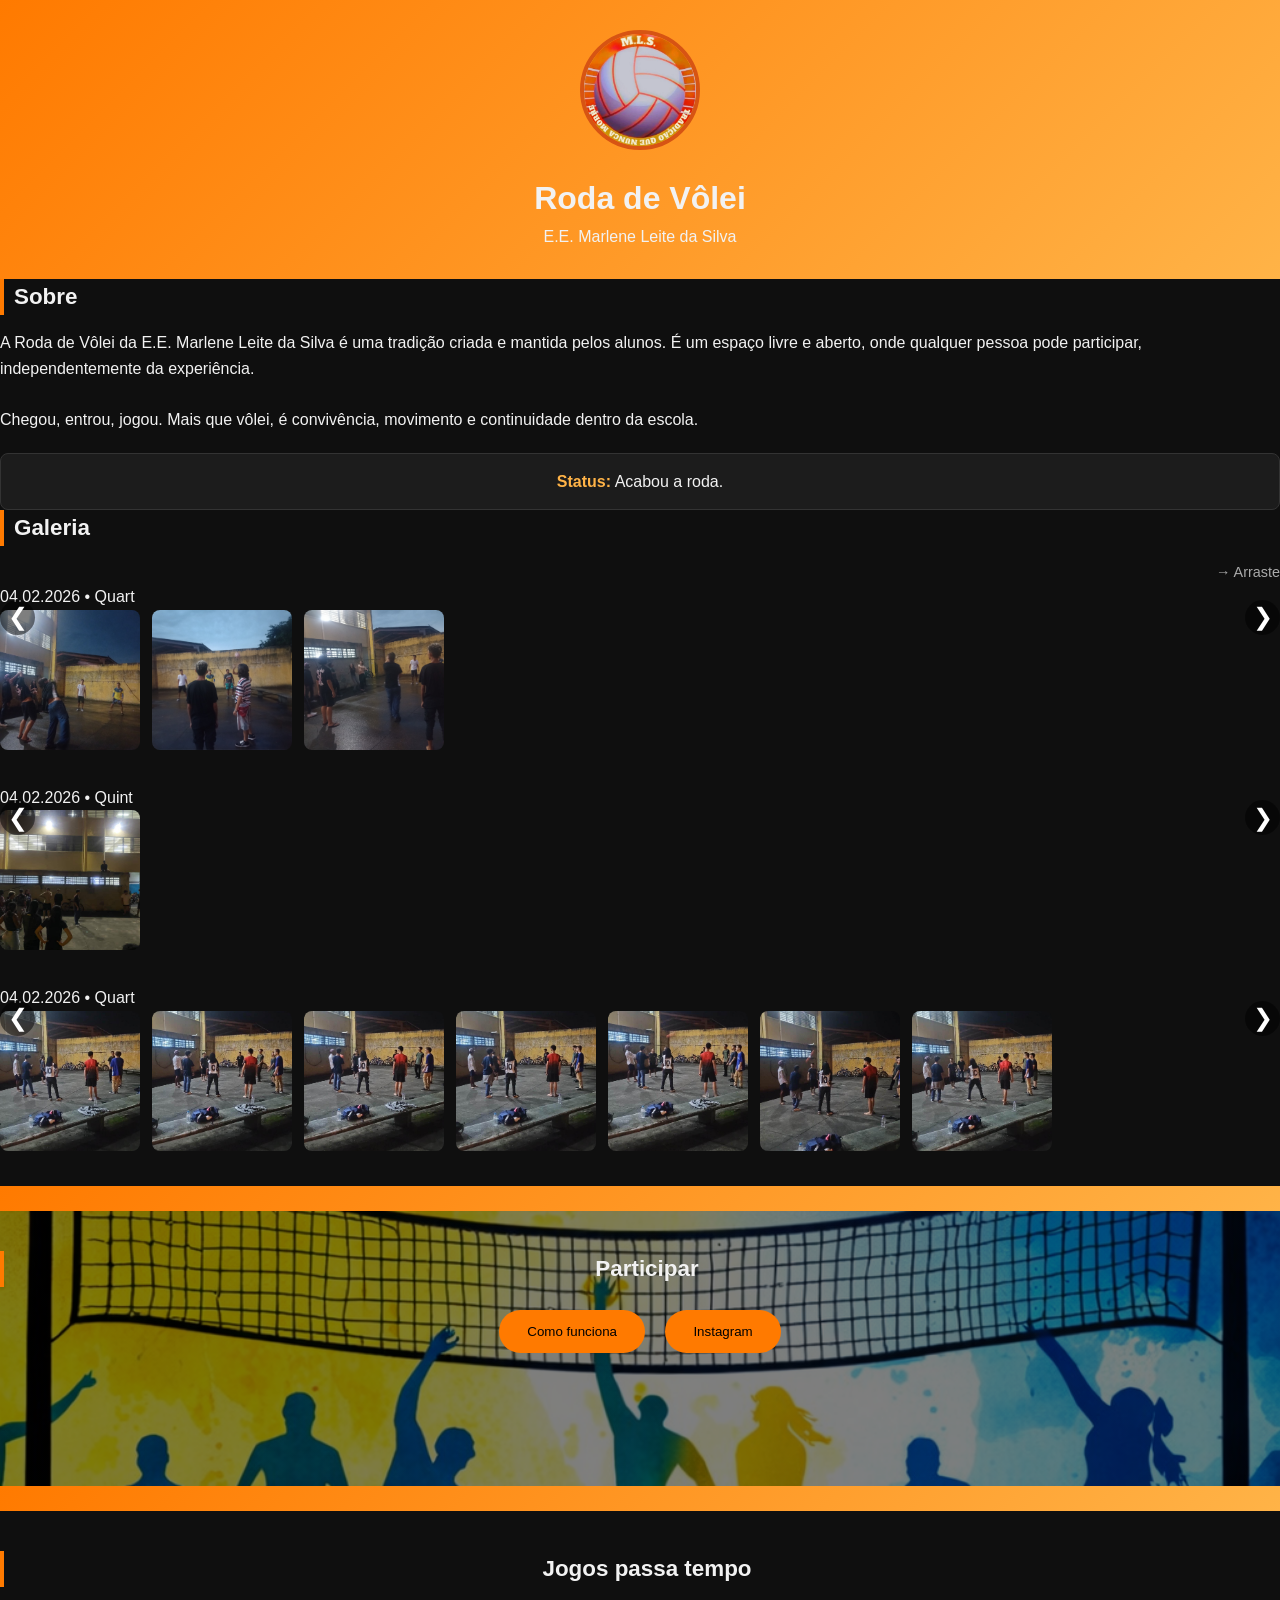
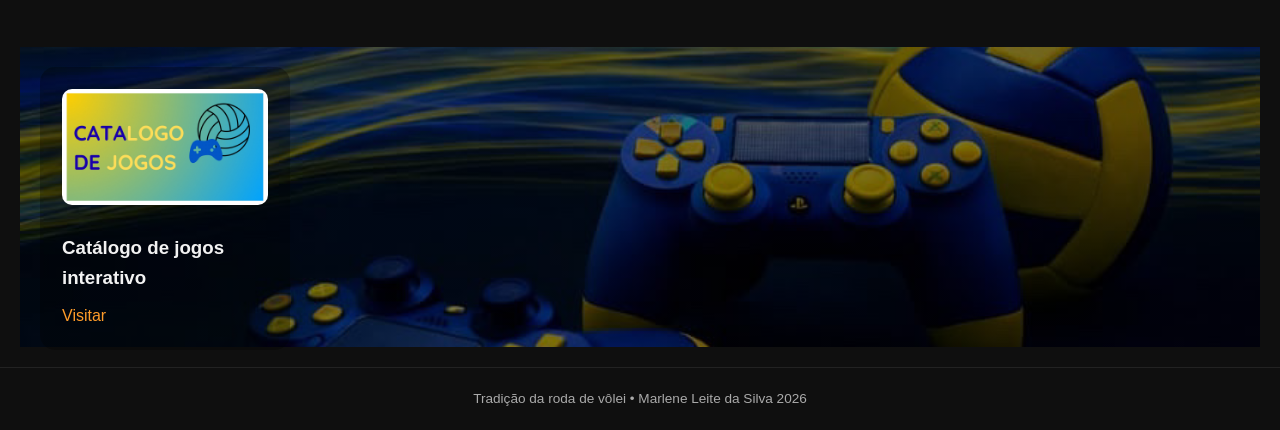
==== index.html @ 247e8e88 "Add files via upload" ====
<!DOCTYPE html>
<html lang="pt-BR">
<head>
  <meta charset="UTF-8" />
  <title>Roda de Vôlei – Marlene Leite da Silva</title>
  <meta name="viewport" content="width=device-width, initial-scale=1.0" />
  <link rel="stylesheet" href="style.css">

  <!-- Script de rastreamento -->
<script type="text/javascript">
    (function(c,l,a,r,i,t,y){
        c[a]=c[a]||function(){(c[a].q=c[a].q||[]).push(arguments)};
        t=l.createElement(r);t.async=1;t.src="https://www.clarity.ms/tag/"+i;
        y=l.getElementsByTagName(r)[0];y.parentNode.insertBefore(t,y);
    })(window, document, "clarity", "script", "w96j82lp0i");
</script>
  
</head>

<body>

<header>
  <img class="logo-border" src="logo.png" alt="Logo" />
  <h1>Roda de Vôlei</h1>
  <p>E.E. Marlene Leite da Silva</p>
</header>

<section>
  <h2>Sobre</h2>
  
  <p>A Roda de Vôlei da E.E. Marlene Leite da Silva é uma tradição criada e mantida pelos alunos. É um espaço livre e aberto, onde qualquer pessoa pode participar, independentemente da experiência.<br><br>

Chegou, entrou, jogou. Mais que vôlei, é convivência, movimento e continuidade dentro da escola.</p>
  <div class="aviso" id="avisoRoda"></div>
</section>




  <section class="sectio">
    <h2>Galeria</h2> <div class="scroll-indicator">→ Arraste</div>

   <div class="galeria-bloco">
  <p>04.02.2026 • Quart</p>

  <div class="galeria-wrapper">
    <div class="galeria">
      <div class="galeria-item"><img src="20260205_011456_0000.png"></div>
      <div class="galeria-item"><img src="20260205_013435_0000.png"></div>
      <div class="galeria-item"><img src="20260205_020345_0000.png"></div>
    </div>
  </div>

  <div class="nav-buttons">
    <button class="prev">&#10094;</button>
    <button class="next">&#10095;</button>
  </div>
</div>
    
    
      
        
            
          
     <div class="galeria-bloco">
  <p>04.02.2026 • Quint</p>

  <div class="galeria-wrapper">
    <div class="galeria">
      <div class="galeria-item"><img src="20260205_202531_0000.png" alt=""></div>
    </div>
  </div>

  <div class="nav-buttons">
    <button class="prev">&#10094;</button>
    <button class="next">&#10095;</button>
  </div>
</div>
      
             
          
            
          
            
          
    
          <div class="galeria-bloco">
  <p>04.02.2026 • Quart</p>

  <div class="galeria-wrapper">
    <div class="galeria">
                    <div class="galeria-item"><img src="vo1.jpeg"></div>
                    <div class="galeria-item"><img src="v02.jpeg"></div>
                    <div class="galeria-item"><img src="vo3.jpeg"></div>
                    <div class="galeria-item"><img src="v04.jpeg"></div>
                    <div class="galeria-item"><img src="v05.jpeg"></div>
                    <div class="galeria-item"><img src="v07.jpeg"></div>
                    <div class="galeria-item"><img src="v08.jpeg"></div>
    </div>
  </div>

  <div class="nav-buttons">
    <button class="prev">&#10094;</button>
    <button class="next">&#10095;</button>
  </div>
</div>

    
            
    
    
            
  </div>
  

<div class="lightbox" id="lightbox">
  <span class="close">&times;</span>
  <img id="lightboxImg" />
  <div class="caption" id="caption"></div>
</div>
  </section>

  <div class="bg-box">
    <p class="barre">Texto invisivel</p>

    <section class="cta">
      <h2>Participar</h2>
      <button id="comoFunciona">Como funciona</button>
      <button id="instagram">Instagram</button>
    </section>
  </div>
  <p class="barre">Texto invisivel</p>

<!--Catalogo de jogos-->
<h2 class="cta">Jogos passa tempo</h2>

<!--HTML SECTION CARD-->

<!--<section class="box">
<div class=“secao”>
<div class=“card1”>
  <img src="gaming.jpeg">
  <h3>Catálogo de jogos interativos</h3>
  <a href="https://nvini16.github.io/Cat-logo-de-jogos-/">Visitar site</a>
  
</div>
</div>
</section> -->
<section class="box">

<div class="jogo-back">
    <div class="card">
      <img src="gaming.jpeg">
      <h3>Catálogo de jogos interativo</h3>
      <a href="https://nvini16.github.io/Cat-logo-de-jogos-/">Visitar</a>
    </div>
  </div> 


</section> 

<!--
<main class="barre">
<p>Texto invisivel</p>
</main>

    <br><bt>

<section class="background">
    <h2 class="h2h2"></h2>

    
    <div class="divdiv">

    </div>
</section>

<section>
    <h2>
        Faça parte você também
    </h2>
</section>

<section class="container">

<div class="div-game">
<h2>Conheça nossos jogos passa tempo</h2>
<img class="img-game" src="FCB58946-9237-4B59-863A-63EEFF79FDDE.jpeg">
</div>

</section>
-->


<footer>
  Tradição da roda de vôlei • Marlene Leite da Silva 2026
</footer>
  <script>

// STATUS DA RODA
const aviso = document.getElementById("avisoRoda");

if (aviso) {
  const agora = new Date();
  const dia = agora.getDay(); // 0 = domingo
  const hora = agora.getHours();

  const rodaAtiva = (dia >= 1 && dia <= 5) && (hora >= 17 && hora <= 19);

  aviso.innerHTML = rodaAtiva
    ? "<strong>Status:</strong> Está tendo roda hoje."
    : "<strong>Status:</strong> Acabou a roda.";
}

// SCROLL DAS GALERIAS (independente)
document.querySelectorAll(".galeria-bloco").forEach(bloco => {
  const wrapper = bloco.querySelector(".galeria-wrapper");
  const next = bloco.querySelector(".next");
  const prev = bloco.querySelector(".prev");

  if (next && wrapper) {
    next.onclick = () => {
      wrapper.scrollBy({ left: 150, behavior: "smooth" });
    };
  }

  if (prev && wrapper) {
    prev.onclick = () => {
      wrapper.scrollBy({ left: -150, behavior: "smooth" });
    };
  }
});

// LIGHTBOX
const lightbox = document.getElementById("lightbox");
const lightboxImg = document.getElementById("lightboxImg");
const caption = document.getElementById("caption");

document.querySelectorAll(".galeria-item img").forEach(img => {
  img.onclick = () => {
    if (lightbox && lightboxImg) {
      lightbox.style.display = "flex";
      lightboxImg.src = img.src;
      caption.textContent = img.alt || "";
    }
  };
});

const closeBtn = document.querySelector(".lightbox .close");

if (closeBtn && lightbox) {
  closeBtn.onclick = () => {
    lightbox.style.display = "none";
  };
}

if (lightbox) {
  lightbox.onclick = e => {
    if (e.target === lightbox) {
      lightbox.style.display = "none";
    }
  };
}

// BOTÕES
const btnComo = document.getElementById("comoFunciona");
const btnInsta = document.getElementById("instagram");

if (btnComo) {
  btnComo.onclick = () => {
    alert("A roda é livre.\n\nNão precisa de experiência.\nChegou, entrou, jogou.");
  };
}

if (btnInsta) {
  btnInsta.onclick = () => {
    window.open("https://www.instagram.com/roda_de_volei.mls/", "_blank");
  };
}
  </script>

</body>
</html>
---- style.css ----
* {
  margin: 0;
  padding: 0;
  box-sizing: border-box;
  font-family: Arial, Helvetica, sans-serif;
}

body {
  background: #0f0f0f;
  color: #f2f2f2;
  line-height: 1.6;
}

header {
  background: linear-gradient(135deg, #ff7a00, #ffb347);
  padding: 30px 20px;
  text-align: center;
}

header img {
  width: 120px;
  height: 120px;
  border-radius: 50%;
  object-fit: cover;
  margin-bottom: 15px;
}

.section {
  padding: 30px 20px;
  max-width: 900px;
  margin: auto;
}

h2 {
  margin-bottom: 15px;
  font-size: 1.4rem;
  border-left: 4px solid #ff7a00;
  padding-left: 10px;
}

.aviso {
  background: #1c1c1c;
  border: 1px solid #333;
  padding: 15px;
  border-radius: 8px;
  text-align: center;
  margin-top: 20px;
}

.aviso strong {
  color: #ffb347;
}

/* Galeria */
.galeria-wrapper {
  overflow-x: auto;
  margin: 0 -20px;
  padding: 0 20px;
  scroll-behavior: smooth;
  scrollbar-width: none;
}

.galeria-wrapper::-webkit-scrollbar {
  display: none;
}

.galeria {
  display: flex;
  gap: 12px;
}

.galeria-item {
  flex: 0 0 140px;
  height: 140px;
  border-radius: 8px;
  overflow: hidden;
  cursor: pointer;
  transition: transform 0.3s;
}

.galeria-item:hover {
  transform: scale(1.05);
}

.galeria-item img {
  width: 100%;
  height: 100%;
  object-fit: cover;
}

.scroll-indicator {
  text-align: right;
  font-size: 0.9rem;
  color: #aaa;
  margin-top: 5px;
}

.nav-buttons {
  position: relative;
  top: -150px;
  display: flex;
  justify-content: space-between;
  pointer-events: none;
}

.nav-buttons button {
  pointer-events: all;
  background: rgba(0,0,0,0.5);
  border: none;
  color: #fff;
  font-size: 1.5rem;
  width: 35px;
  height: 35px;
  border-radius: 50%;
  cursor: pointer;
}

/* Lightbox */
.lightbox {
  display: none;
  position: fixed;
  inset: 0;
  background: rgba(0,0,0,0.9);
  justify-content: center;
  align-items: center;
  z-index: 1000;
}

.lightbox img {
  max-width: 90%;
  max-height: 80%;
}

.lightbox .close {
  position: absolute;
  top: 20px;
  right: 30px;
  font-size: 2rem;
  color: #fff;
  cursor: pointer;
}

.caption {
  color: #fff;
  margin-top: 10px;
  text-align: center;
}

.cta {
  text-align: center;
  margin: 40px 0;
}

.cta button {
  background: #ff7a00;
  border: none;
  padding: 14px 28px;
  border-radius: 30px;
  cursor: pointer;
  margin: 8px;
}

footer {
  text-align: center;
  padding: 20px;
  font-size: 0.85rem;
  color: #aaa;
  border-top: 1px solid #222;
}

.background {
  background-color: #ffb347;
  color: #000000;
}

.divdiv {
  padding: 40px;
}

.barra-laranja {
  margin-bottom: 15px;
  border-left: 4px solid #ff7a00;
  padding-left: 10px;
}

.h2h2 {
  margin-bottom: 15px;
  font-size: 1.4rem;
  border-left: 4px solid #ff7a00;
  padding-left: 10px;
  background: linear-gradient( 135deg, #ff7b005b, #ffb347);
  border-radius: 5px;
}

.barre {
  background: linear-gradient(135deg,  #ff7a00, #ffb347);
  color: #ff7b0000;
}

/* Borda da logo */
.logo-border {
  border: 4px solid #d75413;
}


/*.card {
Transition: 0.5s ease;
cursor: pointer;;
}

.container:houver > :not(:houver){
opacity: 0.3;
}

.card:hover {
transform: escale(1.1);
}

.img-game {
width: 200px;
height: 200px;
transition: 0.5s ease;
cursor: pointer;
border-radius: 50px;
opacity: 0.3;

}

.img-game:hover {
transform: escale(1.1);
}

.div-game:houver > :not(:hover){
opacity: 0.3;
}*/

/* Scrul de parágrafo */

.html { 
  width: 815px;
  height: 305px;
  overflow: auto;
}

.html::-webkit-scrollbar {
  width: 12px;               
}

.html::-webkit-scrollbar-track {
  background: orange;  
  border-radius: 20px;     
}

.html::-webkit-scrollbar-thumb {
  background-color: #D75413;    
  border-radius: 20px;       
  border: 3px solid #FF9C2A;  
}

html {
  scroll-behavior: smooth;
  scroll-padding-top: 80px;
}

/* cartoes interativos */
.box {
  display: flex;
  justify-content: center;
  gap: 30px;
  flex-wrap: wrap;
}

.card {
  background: #0000004c;
  padding: 20px;
  border-radius: 15px;
  width: 250px;
  transition: 0.3s;
  border: 2px solid transparent;
}

.card:hover {
  transform: translateY(-8px);
  border-color: #D75413;
}

.card img {
  width: 100%;
  border-radius: 10px;
  margin-bottom: 10px;
}

.card h3 {
  margin: 10px 0;
}

.card p {
  font-size: 0.95rem;
  opacity: 0.8;
}

.center {
  align-items: center;
}

a {
  text-decoration: none;
  color: #FF9C2A;

}

a:hover {
  color: #d75413;
}

  /* imagem de fundo do header*/
  .bg-box {
    width: 100%;
    height: 300px;
  
    background: 
      linear-gradient(rgba(0,0,0,0.5), rgba(0,0,0,0.5)),
      url("img-patvctm-volei.png");
  
    background-size: cover;
    background-position: center;
    }

    .jogo-back {
      width: 100%;
      height: 300px;
    
      background: 
        linear-gradient(rgba(0,0,0,0.5), rgba(0,0,0,0.5)),
        url("FCB58946-9237-4B59-863A-63EEFF79FDDE.jpeg");
    
      background-size: cover;
      background-position: center;
      padding: 20px;
      margin: 20px;
      display: grid;
      }
      
      
/* secao de cards update! */



.secao { 
  width: 40rem; 
  height: 25rem; 
  display: grid; 
  grid-template-areas: stack;
}

.secao .card {
grid-area: stack;
}

.card1 {
scale: 0.8;
translate: 0 -8rem;
}

.card2 {
scale: 0.9;
translate: 0 -4rem;
}

.card3 {
z-index: 0;
}

.card1.colapsed{
translate: 0 -2.5rem;
scale: 0.9;
}

.card2.colapsed{
translate: 0 -1.25rem;
scale: 0.95;
}
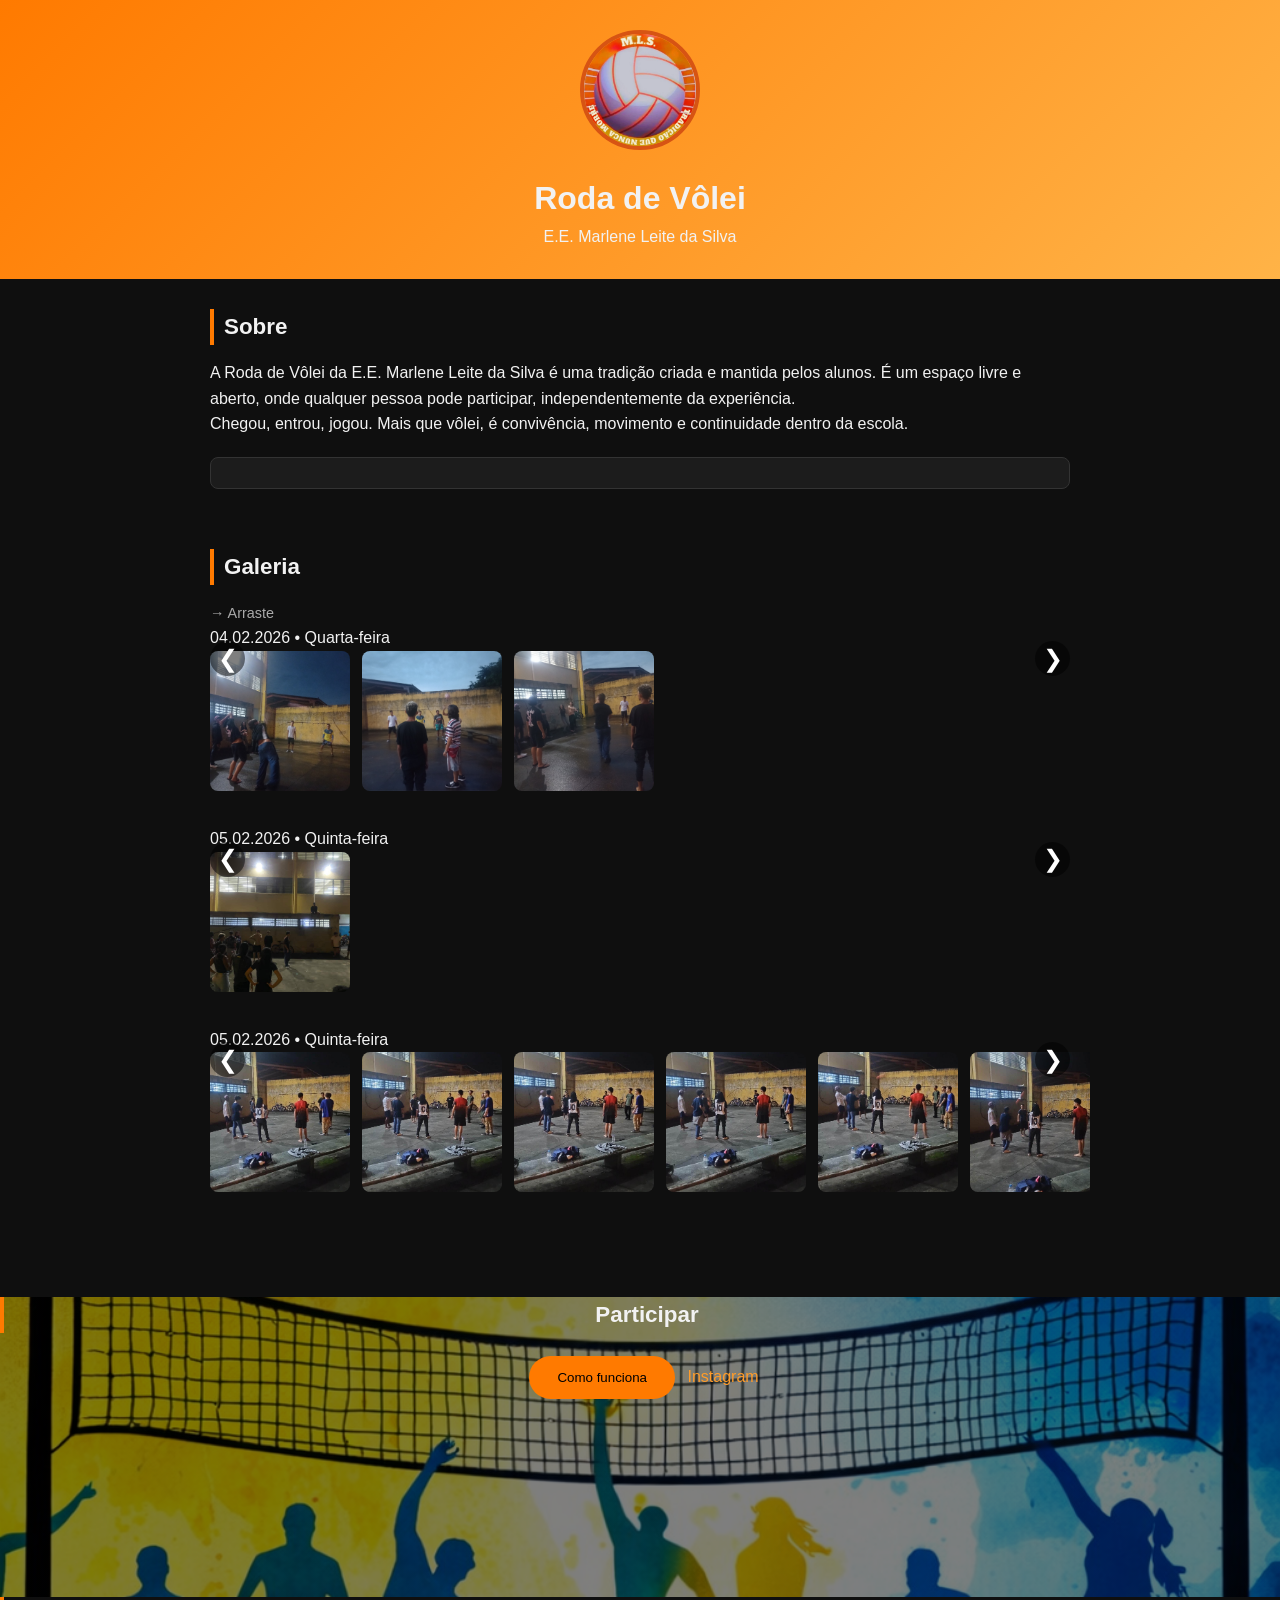
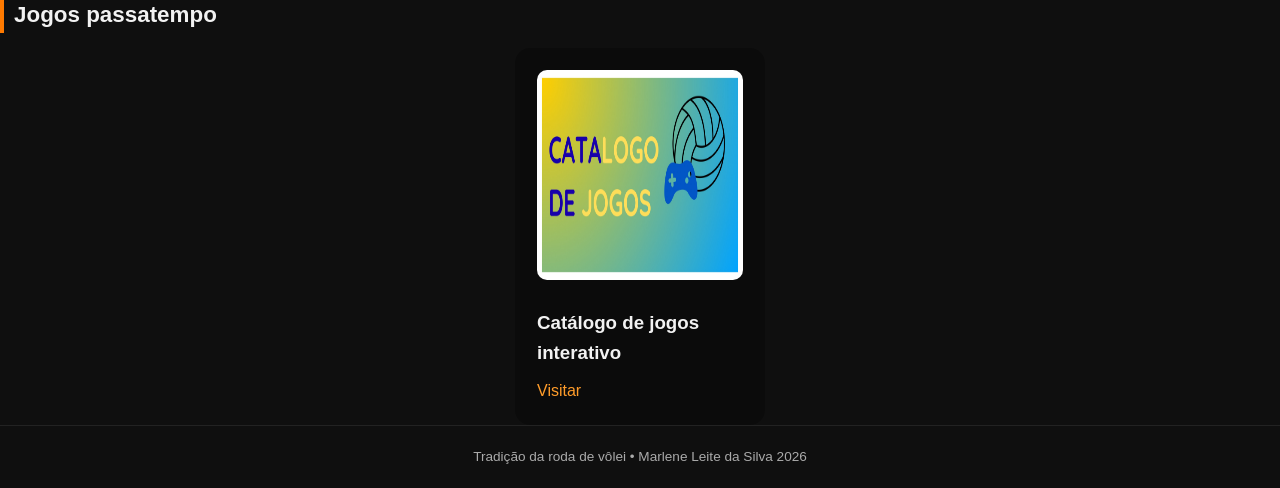
==== commit e7b2d926: "refactor: improve semantic HTML, accessibility and gallery dates" ====
--- a/index.html
+++ b/index.html
@@ -1,283 +1,114 @@
 <!DOCTYPE html>
 <html lang="pt-BR">
 <head>
-  <meta charset="UTF-8" />
+  <meta charset="UTF-8">
+  <meta name="viewport" content="width=device-width, initial-scale=1.0">
+  <meta name="description" content="Roda de Vôlei da E.E. Marlene Leite da Silva — um espaço livre de convivência, movimento e esporte criado pelos alunos.">
+  <meta name="theme-color" content="#0f0f0f">
+  <meta property="og:title" content="Roda de Vôlei – Marlene Leite da Silva">
+  <meta property="og:description" content="Convivência, movimento e continuidade dentro da escola.">
+  <meta property="og:type" content="website">
   <title>Roda de Vôlei – Marlene Leite da Silva</title>
-  <meta name="viewport" content="width=device-width, initial-scale=1.0" />
   <link rel="stylesheet" href="style.css">
+  <script defer src="script.js"></script>
+</head>
+<body>
+  <header class="site-header">
+    <img class="logo-border" src="logo.png" alt="Logo da Roda de Vôlei" width="120" height="120">
+    <h1>Roda de Vôlei</h1>
+    <p>E.E. Marlene Leite da Silva</p>
+  </header>
 
-  <!-- Script de rastreamento -->
-<script type="text/javascript">
-    (function(c,l,a,r,i,t,y){
-        c[a]=c[a]||function(){(c[a].q=c[a].q||[]).push(arguments)};
-        t=l.createElement(r);t.async=1;t.src="https://www.clarity.ms/tag/"+i;
-        y=l.getElementsByTagName(r)[0];y.parentNode.insertBefore(t,y);
-    })(window, document, "clarity", "script", "w96j82lp0i");
-</script>
-  
-</head>
+  <main>
+    <section class="section" aria-labelledby="sobre-title">
+      <h2 id="sobre-title">Sobre</h2>
+      <p>A Roda de Vôlei da E.E. Marlene Leite da Silva é uma tradição criada e mantida pelos alunos. É um espaço livre e aberto, onde qualquer pessoa pode participar, independentemente da experiência.</p>
+      <p>Chegou, entrou, jogou. Mais que vôlei, é convivência, movimento e continuidade dentro da escola.</p>
+      <div class="aviso" id="avisoRoda" role="status" aria-live="polite"></div>
+    </section>
 
-<body>
+    <section class="section gallery-section" aria-labelledby="galeria-title">
+      <div class="section-heading">
+        <h2 id="galeria-title">Galeria</h2>
+        <span class="scroll-indicator" aria-hidden="true">→ Arraste</span>
+      </div>
 
-<header>
-  <img class="logo-border" src="logo.png" alt="Logo" />
-  <h1>Roda de Vôlei</h1>
-  <p>E.E. Marlene Leite da Silva</p>
-</header>
+      <div class="galeria-bloco">
+        <p class="gallery-date"><time datetime="2026-02-04">04.02.2026</time> • Quarta-feira</p>
+        <div class="galeria-wrapper" tabindex="0" aria-label="Fotos da roda de vôlei em 4 de fevereiro de 2026">
+          <div class="galeria">
+            <figure class="galeria-item"><img src="20260205_011456_0000.png" alt="Registro da roda de vôlei" loading="lazy" width="140" height="140"></figure>
+            <figure class="galeria-item"><img src="20260205_013435_0000.png" alt="Registro da roda de vôlei" loading="lazy" width="140" height="140"></figure>
+            <figure class="galeria-item"><img src="20260205_020345_0000.png" alt="Registro da roda de vôlei" loading="lazy" width="140" height="140"></figure>
+          </div>
+        </div>
+        <div class="nav-buttons" aria-label="Navegação da galeria">
+          <button class="prev" type="button" aria-label="Fotos anteriores">&#10094;</button>
+          <button class="next" type="button" aria-label="Próximas fotos">&#10095;</button>
+        </div>
+      </div>
 
-<section>
-  <h2>Sobre</h2>
-  
-  <p>A Roda de Vôlei da E.E. Marlene Leite da Silva é uma tradição criada e mantida pelos alunos. É um espaço livre e aberto, onde qualquer pessoa pode participar, independentemente da experiência.<br><br>
+      <div class="galeria-bloco">
+        <p class="gallery-date"><time datetime="2026-02-05">05.02.2026</time> • Quinta-feira</p>
+        <div class="galeria-wrapper" tabindex="0" aria-label="Fotos da roda de vôlei em 5 de fevereiro de 2026">
+          <div class="galeria">
+            <figure class="galeria-item"><img src="20260205_202531_0000.png" alt="Registro da roda de vôlei" loading="lazy" width="140" height="140"></figure>
+          </div>
+        </div>
+        <div class="nav-buttons" aria-label="Navegação da galeria">
+          <button class="prev" type="button" aria-label="Fotos anteriores">&#10094;</button>
+          <button class="next" type="button" aria-label="Próximas fotos">&#10095;</button>
+        </div>
+      </div>
 
-Chegou, entrou, jogou. Mais que vôlei, é convivência, movimento e continuidade dentro da escola.</p>
-  <div class="aviso" id="avisoRoda"></div>
-</section>
+      <div class="galeria-bloco">
+        <p class="gallery-date"><time datetime="2026-02-05">05.02.2026</time> • Quinta-feira</p>
+        <div class="galeria-wrapper" tabindex="0" aria-label="Fotos adicionais da roda de vôlei em 5 de fevereiro de 2026">
+          <div class="galeria">
+            <figure class="galeria-item"><img src="vo1.jpeg" alt="Registro da roda de vôlei" loading="lazy" width="140" height="140"></figure>
+            <figure class="galeria-item"><img src="v02.jpeg" alt="Registro da roda de vôlei" loading="lazy" width="140" height="140"></figure>
+            <figure class="galeria-item"><img src="vo3.jpeg" alt="Registro da roda de vôlei" loading="lazy" width="140" height="140"></figure>
+            <figure class="galeria-item"><img src="v04.jpeg" alt="Registro da roda de vôlei" loading="lazy" width="140" height="140"></figure>
+            <figure class="galeria-item"><img src="v05.jpeg" alt="Registro da roda de vôlei" loading="lazy" width="140" height="140"></figure>
+            <figure class="galeria-item"><img src="v07.jpeg" alt="Registro da roda de vôlei" loading="lazy" width="140" height="140"></figure>
+            <figure class="galeria-item"><img src="v08.jpeg" alt="Registro da roda de vôlei" loading="lazy" width="140" height="140"></figure>
+          </div>
+        </div>
+        <div class="nav-buttons" aria-label="Navegação da galeria">
+          <button class="prev" type="button" aria-label="Fotos anteriores">&#10094;</button>
+          <button class="next" type="button" aria-label="Próximas fotos">&#10095;</button>
+        </div>
+      </div>
+    </section>
 
+    <section class="bg-box" aria-labelledby="participar-title">
+      <div class="cta">
+        <h2 id="participar-title">Participar</h2>
+        <button id="comoFunciona" type="button">Como funciona</button>
+        <a class="button" id="instagram" href="https://www.instagram.com/roda_de_volei.mls/" target="_blank" rel="noopener noreferrer">Instagram</a>
+      </div>
+    </section>
 
+    <section class="games-section" aria-labelledby="jogos-title">
+      <h2 id="jogos-title" class="section-title">Jogos passatempo</h2>
+      <div class="box">
+        <article class="card">
+          <img src="gaming.jpeg" alt="Catálogo de jogos interativos" loading="lazy" width="210" height="210">
+          <h3>Catálogo de jogos interativo</h3>
+          <a href="https://nvini16.github.io/Cat-logo-de-jogos-/" target="_blank" rel="noopener noreferrer">Visitar</a>
+        </article>
+      </div>
+    </section>
+  </main>
 
-
-  <section class="sectio">
-    <h2>Galeria</h2> <div class="scroll-indicator">→ Arraste</div>
-
-   <div class="galeria-bloco">
-  <p>04.02.2026 • Quart</p>
-
-  <div class="galeria-wrapper">
-    <div class="galeria">
-      <div class="galeria-item"><img src="20260205_011456_0000.png"></div>
-      <div class="galeria-item"><img src="20260205_013435_0000.png"></div>
-      <div class="galeria-item"><img src="20260205_020345_0000.png"></div>
-    </div>
+  <div class="lightbox" id="lightbox" role="dialog" aria-modal="true" aria-labelledby="caption" hidden>
+    <button class="close" type="button" aria-label="Fechar imagem ampliada">&times;</button>
+    <img id="lightboxImg" alt="">
+    <p class="caption" id="caption"></p>
   </div>
 
-  <div class="nav-buttons">
-    <button class="prev">&#10094;</button>
-    <button class="next">&#10095;</button>
-  </div>
-</div>
-    
-    
-      
-        
-            
-          
-     <div class="galeria-bloco">
-  <p>04.02.2026 • Quint</p>
-
-  <div class="galeria-wrapper">
-    <div class="galeria">
-      <div class="galeria-item"><img src="20260205_202531_0000.png" alt=""></div>
-    </div>
-  </div>
-
-  <div class="nav-buttons">
-    <button class="prev">&#10094;</button>
-    <button class="next">&#10095;</button>
-  </div>
-</div>
-      
-             
-          
-            
-          
-            
-          
-    
-          <div class="galeria-bloco">
-  <p>04.02.2026 • Quart</p>
-
-  <div class="galeria-wrapper">
-    <div class="galeria">
-                    <div class="galeria-item"><img src="vo1.jpeg"></div>
-                    <div class="galeria-item"><img src="v02.jpeg"></div>
-                    <div class="galeria-item"><img src="vo3.jpeg"></div>
-                    <div class="galeria-item"><img src="v04.jpeg"></div>
-                    <div class="galeria-item"><img src="v05.jpeg"></div>
-                    <div class="galeria-item"><img src="v07.jpeg"></div>
-                    <div class="galeria-item"><img src="v08.jpeg"></div>
-    </div>
-  </div>
-
-  <div class="nav-buttons">
-    <button class="prev">&#10094;</button>
-    <button class="next">&#10095;</button>
-  </div>
-</div>
-
-    
-            
-    
-    
-            
-  </div>
-  
-
-<div class="lightbox" id="lightbox">
-  <span class="close">&times;</span>
-  <img id="lightboxImg" />
-  <div class="caption" id="caption"></div>
-</div>
-  </section>
-
-  <div class="bg-box">
-    <p class="barre">Texto invisivel</p>
-
-    <section class="cta">
-      <h2>Participar</h2>
-      <button id="comoFunciona">Como funciona</button>
-      <button id="instagram">Instagram</button>
-    </section>
-  </div>
-  <p class="barre">Texto invisivel</p>
-
-<!--Catalogo de jogos-->
-<h2 class="cta">Jogos passa tempo</h2>
-
-<!--HTML SECTION CARD-->
-
-<!--<section class="box">
-<div class=“secao”>
-<div class=“card1”>
-  <img src="gaming.jpeg">
-  <h3>Catálogo de jogos interativos</h3>
-  <a href="https://nvini16.github.io/Cat-logo-de-jogos-/">Visitar site</a>
-  
-</div>
-</div>
-</section> -->
-<section class="box">
-
-<div class="jogo-back">
-    <div class="card">
-      <img src="gaming.jpeg">
-      <h3>Catálogo de jogos interativo</h3>
-      <a href="https://nvini16.github.io/Cat-logo-de-jogos-/">Visitar</a>
-    </div>
-  </div> 
-
-
-</section> 
-
-<!--
-<main class="barre">
-<p>Texto invisivel</p>
-</main>
-
-    <br><bt>
-
-<section class="background">
-    <h2 class="h2h2"></h2>
-
-    
-    <div class="divdiv">
-
-    </div>
-</section>
-
-<section>
-    <h2>
-        Faça parte você também
-    </h2>
-</section>
-
-<section class="container">
-
-<div class="div-game">
-<h2>Conheça nossos jogos passa tempo</h2>
-<img class="img-game" src="FCB58946-9237-4B59-863A-63EEFF79FDDE.jpeg">
-</div>
-
-</section>
--->
-
-
-<footer>
-  Tradição da roda de vôlei • Marlene Leite da Silva 2026
-</footer>
-  <script>
-
-// STATUS DA RODA
-const aviso = document.getElementById("avisoRoda");
-
-if (aviso) {
-  const agora = new Date();
-  const dia = agora.getDay(); // 0 = domingo
-  const hora = agora.getHours();
-
-  const rodaAtiva = (dia >= 1 && dia <= 5) && (hora >= 17 && hora <= 19);
-
-  aviso.innerHTML = rodaAtiva
-    ? "<strong>Status:</strong> Está tendo roda hoje."
-    : "<strong>Status:</strong> Acabou a roda.";
-}
-
-// SCROLL DAS GALERIAS (independente)
-document.querySelectorAll(".galeria-bloco").forEach(bloco => {
-  const wrapper = bloco.querySelector(".galeria-wrapper");
-  const next = bloco.querySelector(".next");
-  const prev = bloco.querySelector(".prev");
-
-  if (next && wrapper) {
-    next.onclick = () => {
-      wrapper.scrollBy({ left: 150, behavior: "smooth" });
-    };
-  }
-
-  if (prev && wrapper) {
-    prev.onclick = () => {
-      wrapper.scrollBy({ left: -150, behavior: "smooth" });
-    };
-  }
-});
-
-// LIGHTBOX
-const lightbox = document.getElementById("lightbox");
-const lightboxImg = document.getElementById("lightboxImg");
-const caption = document.getElementById("caption");
-
-document.querySelectorAll(".galeria-item img").forEach(img => {
-  img.onclick = () => {
-    if (lightbox && lightboxImg) {
-      lightbox.style.display = "flex";
-      lightboxImg.src = img.src;
-      caption.textContent = img.alt || "";
-    }
-  };
-});
-
-const closeBtn = document.querySelector(".lightbox .close");
-
-if (closeBtn && lightbox) {
-  closeBtn.onclick = () => {
-    lightbox.style.display = "none";
-  };
-}
-
-if (lightbox) {
-  lightbox.onclick = e => {
-    if (e.target === lightbox) {
-      lightbox.style.display = "none";
-    }
-  };
-}
-
-// BOTÕES
-const btnComo = document.getElementById("comoFunciona");
-const btnInsta = document.getElementById("instagram");
-
-if (btnComo) {
-  btnComo.onclick = () => {
-    alert("A roda é livre.\n\nNão precisa de experiência.\nChegou, entrou, jogou.");
-  };
-}
-
-if (btnInsta) {
-  btnInsta.onclick = () => {
-    window.open("https://www.instagram.com/roda_de_volei.mls/", "_blank");
-  };
-}
-  </script>
-
+  <footer>
+    Tradição da roda de vôlei • Marlene Leite da Silva 2026
+  </footer>
 </body>
 </html>
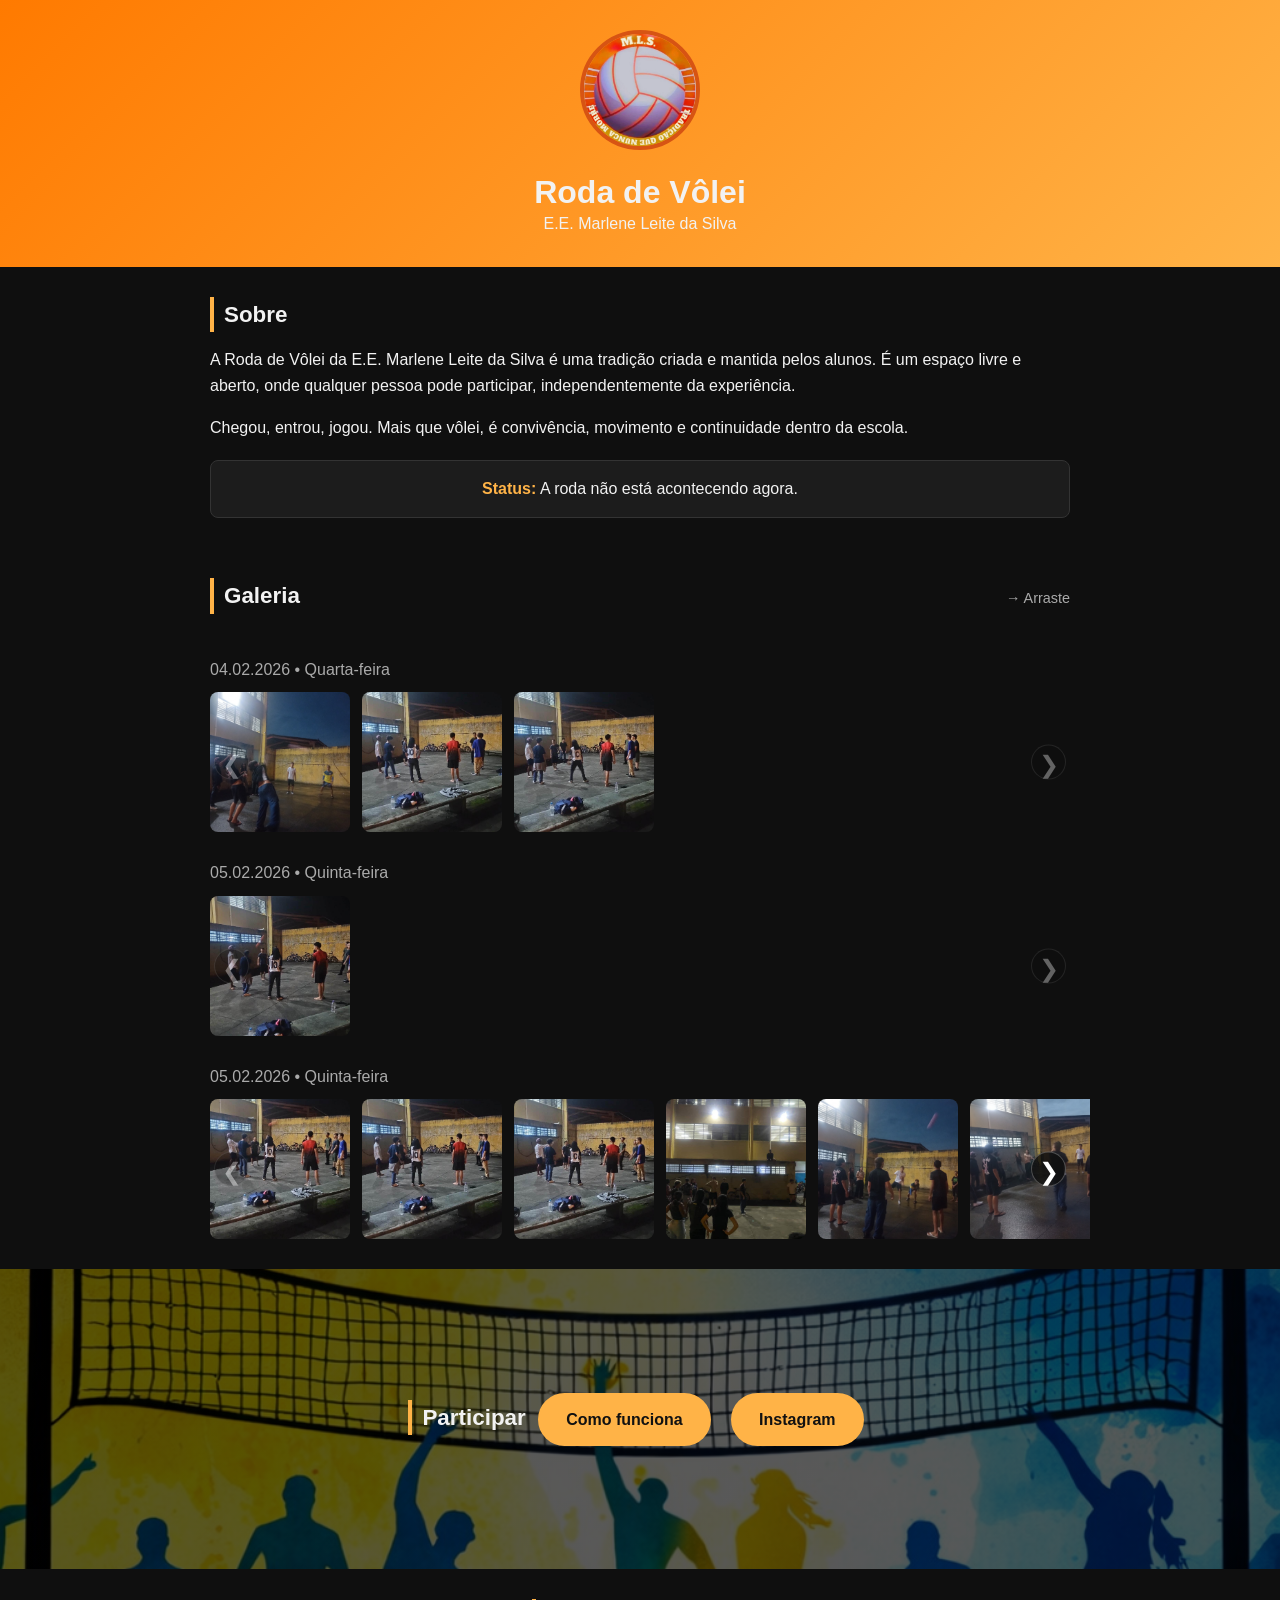
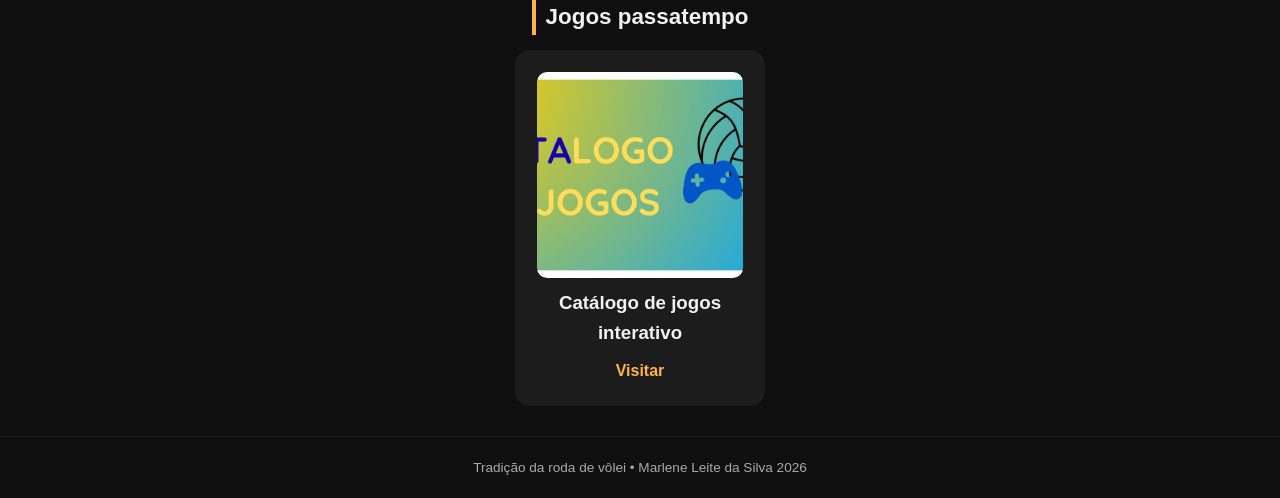
==== commit ffcc1663: "feat(status): add commemorative date messages to roda status" ====
--- a/index.html
+++ b/index.html
@@ -8,13 +8,15 @@
   <meta property="og:title" content="Roda de Vôlei – Marlene Leite da Silva">
   <meta property="og:description" content="Convivência, movimento e continuidade dentro da escola.">
   <meta property="og:type" content="website">
+  <meta property="og:image" content="assets/images/logo.webp">
   <title>Roda de Vôlei – Marlene Leite da Silva</title>
+  <link rel="icon" type="image/webp" href="assets/images/logo.webp">
   <link rel="stylesheet" href="style.css">
   <script defer src="script.js"></script>
 </head>
 <body>
   <header class="site-header">
-    <img class="logo-border" src="logo.png" alt="Logo da Roda de Vôlei" width="120" height="120">
+    <img class="logo-border" src="assets/images/logo.webp" alt="Logo da Roda de Vôlei da E.E. Marlene Leite da Silva" width="120" height="120">
     <h1>Roda de Vôlei</h1>
     <p>E.E. Marlene Leite da Silva</p>
   </header>
@@ -35,48 +37,54 @@
 
       <div class="galeria-bloco">
         <p class="gallery-date"><time datetime="2026-02-04">04.02.2026</time> • Quarta-feira</p>
-        <div class="galeria-wrapper" tabindex="0" aria-label="Fotos da roda de vôlei em 4 de fevereiro de 2026">
-          <div class="galeria">
-            <figure class="galeria-item"><img src="20260205_011456_0000.png" alt="Registro da roda de vôlei" loading="lazy" width="140" height="140"></figure>
-            <figure class="galeria-item"><img src="20260205_013435_0000.png" alt="Registro da roda de vôlei" loading="lazy" width="140" height="140"></figure>
-            <figure class="galeria-item"><img src="20260205_020345_0000.png" alt="Registro da roda de vôlei" loading="lazy" width="140" height="140"></figure>
+        <div class="galeria-stage">
+          <div class="galeria-wrapper" tabindex="0" aria-label="Fotos da roda de vôlei em 4 de fevereiro de 2026">
+            <div class="galeria">
+              <figure class="galeria-item"><img src="assets/images/foto-01.webp" alt="Alunos participando da roda de vôlei no pátio da escola à noite" loading="lazy" width="140" height="140"></figure>
+              <figure class="galeria-item"><img src="assets/images/foto-02.webp" alt="Jogadores reunidos em círculo durante a roda de vôlei" loading="lazy" width="140" height="140"></figure>
+              <figure class="galeria-item"><img src="assets/images/foto-03.webp" alt="Movimentação da bola e participantes na roda de vôlei" loading="lazy" width="140" height="140"></figure>
+            </div>
           </div>
-        </div>
-        <div class="nav-buttons" aria-label="Navegação da galeria">
-          <button class="prev" type="button" aria-label="Fotos anteriores">&#10094;</button>
-          <button class="next" type="button" aria-label="Próximas fotos">&#10095;</button>
+          <div class="nav-buttons" aria-label="Navegação da galeria">
+            <button class="prev" type="button" aria-label="Fotos anteriores">&#10094;</button>
+            <button class="next" type="button" aria-label="Próximas fotos">&#10095;</button>
+          </div>
         </div>
       </div>
 
       <div class="galeria-bloco">
         <p class="gallery-date"><time datetime="2026-02-05">05.02.2026</time> • Quinta-feira</p>
-        <div class="galeria-wrapper" tabindex="0" aria-label="Fotos da roda de vôlei em 5 de fevereiro de 2026">
-          <div class="galeria">
-            <figure class="galeria-item"><img src="20260205_202531_0000.png" alt="Registro da roda de vôlei" loading="lazy" width="140" height="140"></figure>
+        <div class="galeria-stage">
+          <div class="galeria-wrapper" tabindex="0" aria-label="Fotos da roda de vôlei em 5 de fevereiro de 2026">
+            <div class="galeria">
+              <figure class="galeria-item"><img src="assets/images/foto-04.webp" alt="Turma reunida no pátio durante a roda de vôlei em 5 de fevereiro" loading="lazy" width="140" height="140"></figure>
+            </div>
           </div>
-        </div>
-        <div class="nav-buttons" aria-label="Navegação da galeria">
-          <button class="prev" type="button" aria-label="Fotos anteriores">&#10094;</button>
-          <button class="next" type="button" aria-label="Próximas fotos">&#10095;</button>
+          <div class="nav-buttons" aria-label="Navegação da galeria">
+            <button class="prev" type="button" aria-label="Fotos anteriores">&#10094;</button>
+            <button class="next" type="button" aria-label="Próximas fotos">&#10095;</button>
+          </div>
         </div>
       </div>
 
       <div class="galeria-bloco">
         <p class="gallery-date"><time datetime="2026-02-05">05.02.2026</time> • Quinta-feira</p>
-        <div class="galeria-wrapper" tabindex="0" aria-label="Fotos adicionais da roda de vôlei em 5 de fevereiro de 2026">
-          <div class="galeria">
-            <figure class="galeria-item"><img src="vo1.jpeg" alt="Registro da roda de vôlei" loading="lazy" width="140" height="140"></figure>
-            <figure class="galeria-item"><img src="v02.jpeg" alt="Registro da roda de vôlei" loading="lazy" width="140" height="140"></figure>
-            <figure class="galeria-item"><img src="vo3.jpeg" alt="Registro da roda de vôlei" loading="lazy" width="140" height="140"></figure>
-            <figure class="galeria-item"><img src="v04.jpeg" alt="Registro da roda de vôlei" loading="lazy" width="140" height="140"></figure>
-            <figure class="galeria-item"><img src="v05.jpeg" alt="Registro da roda de vôlei" loading="lazy" width="140" height="140"></figure>
-            <figure class="galeria-item"><img src="v07.jpeg" alt="Registro da roda de vôlei" loading="lazy" width="140" height="140"></figure>
-            <figure class="galeria-item"><img src="v08.jpeg" alt="Registro da roda de vôlei" loading="lazy" width="140" height="140"></figure>
+        <div class="galeria-stage">
+          <div class="galeria-wrapper" tabindex="0" aria-label="Fotos adicionais da roda de vôlei em 5 de fevereiro de 2026">
+            <div class="galeria">
+              <figure class="galeria-item"><img src="assets/images/foto-05.webp" alt="Jogadores posicionados na roda de vôlei junto ao banco do pátio" loading="lazy" width="140" height="140"></figure>
+              <figure class="galeria-item"><img src="assets/images/foto-06.webp" alt="Participantes conversando e aguardando a jogada na roda" loading="lazy" width="140" height="140"></figure>
+              <figure class="galeria-item"><img src="assets/images/foto-07.webp" alt="Troca de passes durante a roda de vôlei" loading="lazy" width="140" height="140"></figure>
+              <figure class="galeria-item"><img src="assets/images/foto-08.webp" alt="Roda de vôlei formada no pátio da E.E. Marlene Leite da Silva" loading="lazy" width="140" height="140"></figure>
+              <figure class="galeria-item"><img src="assets/images/foto-09.webp" alt="Alunos acompanhando o lance na roda de vôlei" loading="lazy" width="140" height="140"></figure>
+              <figure class="galeria-item"><img src="assets/images/foto-10.webp" alt="Bola no ar durante a roda de vôlei" loading="lazy" width="140" height="140"></figure>
+              <figure class="galeria-item"><img src="assets/images/foto-11.webp" alt="Registro noturno da roda de vôlei entre os estudantes" loading="lazy" width="140" height="140"></figure>
+            </div>
           </div>
-        </div>
-        <div class="nav-buttons" aria-label="Navegação da galeria">
-          <button class="prev" type="button" aria-label="Fotos anteriores">&#10094;</button>
-          <button class="next" type="button" aria-label="Próximas fotos">&#10095;</button>
+          <div class="nav-buttons" aria-label="Navegação da galeria">
+            <button class="prev" type="button" aria-label="Fotos anteriores">&#10094;</button>
+            <button class="next" type="button" aria-label="Próximas fotos">&#10095;</button>
+          </div>
         </div>
       </div>
     </section>
@@ -93,13 +101,21 @@
       <h2 id="jogos-title" class="section-title">Jogos passatempo</h2>
       <div class="box">
         <article class="card">
-          <img src="gaming.jpeg" alt="Catálogo de jogos interativos" loading="lazy" width="210" height="210">
+          <img src="assets/images/jogos-catalogo.webp" alt="Catálogo de jogos interativos" loading="lazy" width="210" height="210">
           <h3>Catálogo de jogos interativo</h3>
           <a href="https://nvini16.github.io/Cat-logo-de-jogos-/" target="_blank" rel="noopener noreferrer">Visitar</a>
         </article>
       </div>
     </section>
   </main>
+
+  <dialog class="info-dialog" id="comoFuncionaDialog" aria-labelledby="comoFuncionaTitle">
+    <h2 id="comoFuncionaTitle">Como funciona</h2>
+    <p>A roda é livre.</p>
+    <p>Não precisa de experiência.</p>
+    <p><strong>Chegou, entrou, jogou.</strong></p>
+    <button type="button" id="fecharDialog">Entendi</button>
+  </dialog>
 
   <div class="lightbox" id="lightbox" role="dialog" aria-modal="true" aria-labelledby="caption" hidden>
     <button class="close" type="button" aria-label="Fechar imagem ampliada">&times;</button>
@@ -111,4 +127,4 @@
     Tradição da roda de vôlei • Marlene Leite da Silva 2026
   </footer>
 </body>
-</html>
+</html>
--- a/style.css
+++ b/style.css
@@ -1,3 +1,13 @@
+:root {
+  color-scheme: dark;
+  --bg: #0f0f0f;
+  --surface: #1c1c1c;
+  --text: #f2f2f2;
+  --muted: #aaa;
+  --orange: #ff7a00;
+  --orange-light: #ffb347;
+  --orange-dark: #d75413;
+}
 * {
   margin: 0;
   padding: 0;
@@ -5,19 +15,42 @@
   font-family: Arial, Helvetica, sans-serif;
 }
 
+/* :root {
+  color-scheme: dark;
+  --bg: #0f0f0f;
+  --surface: #1c1c1c;
+  --text: #f2f2f2;
+  --muted: #b3b3b3;
+  --orange: #e66800;
+  --orange-light: #ff9429;
+  --orange-dark: #b84309;
+  --header-ink: #111111;
+} */
+
+html {
+  scroll-behavior: smooth;
+  scroll-padding-top: 80px;
+}
+
 body {
-  background: #0f0f0f;
-  color: #f2f2f2;
+  min-width: 320px;
+  background: var(--bg);
+  color: var(--text);
   line-height: 1.6;
 }
 
-header {
-  background: linear-gradient(135deg, #ff7a00, #ffb347);
+body.lightbox-open {
+  overflow: hidden;
+}
+
+.site-header {
+  background: linear-gradient(135deg, var(--orange), var(--orange-light));
+  color: var(--header-ink);
   padding: 30px 20px;
   text-align: center;
 }
 
-header img {
+.site-header img {
   width: 120px;
   height: 120px;
   border-radius: 50%;
@@ -25,21 +58,30 @@
   margin-bottom: 15px;
 }
 
-.section {
+.site-header h1 {
+  line-height: 1.2;
+}
+
+.section,
+.games-section {
+  width: min(100%, 900px);
+  margin-inline: auto;
   padding: 30px 20px;
-  max-width: 900px;
-  margin: auto;
+}
+
+.section p + p {
+  margin-top: 1rem;
 }
 
 h2 {
   margin-bottom: 15px;
   font-size: 1.4rem;
-  border-left: 4px solid #ff7a00;
+  border-left: 4px solid var(--orange-light);
   padding-left: 10px;
 }
 
 .aviso {
-  background: #1c1c1c;
+  background: var(--surface);
   border: 1px solid #333;
   padding: 15px;
   border-radius: 8px;
@@ -48,16 +90,47 @@
 }
 
 .aviso strong {
-  color: #ffb347;
-}
-
-/* Galeria */
+  color: var(--orange-light);
+}
+
+.section-heading {
+  display: flex;
+  align-items: baseline;
+  justify-content: space-between;
+  gap: 1rem;
+}
+
+.scroll-indicator {
+  font-size: 0.9rem;
+  color: var(--muted);
+  white-space: nowrap;
+}
+
+.galeria-bloco {
+  margin-top: 28px;
+}
+
+.gallery-date {
+  margin-bottom: 10px;
+  color: var(--muted);
+}
+
+.galeria-stage {
+  position: relative;
+}
+
 .galeria-wrapper {
   overflow-x: auto;
-  margin: 0 -20px;
-  padding: 0 20px;
+  margin-inline: -20px;
+  padding-inline: 20px;
   scroll-behavior: smooth;
   scrollbar-width: none;
+  outline: none;
+}
+
+.galeria-wrapper:focus-visible {
+  box-shadow: 0 0 0 3px var(--orange-light);
+  border-radius: 8px;
 }
 
 .galeria-wrapper::-webkit-scrollbar {
@@ -67,15 +140,18 @@
 .galeria {
   display: flex;
   gap: 12px;
+  width: max-content;
 }
 
 .galeria-item {
   flex: 0 0 140px;
+  width: 140px;
   height: 140px;
   border-radius: 8px;
   overflow: hidden;
   cursor: pointer;
   transition: transform 0.3s;
+  margin: 0;
 }
 
 .galeria-item:hover {
@@ -83,30 +159,27 @@
 }
 
 .galeria-item img {
+  display: block;
   width: 100%;
   height: 100%;
   object-fit: cover;
 }
 
-.scroll-indicator {
-  text-align: right;
-  font-size: 0.9rem;
-  color: #aaa;
-  margin-top: 5px;
-}
-
 .nav-buttons {
-  position: relative;
-  top: -150px;
+  position: absolute;
+  inset-inline: 0;
+  top: 50%;
+  transform: translateY(-50%);
   display: flex;
   justify-content: space-between;
   pointer-events: none;
+  padding-inline: 4px;
 }
 
 .nav-buttons button {
   pointer-events: all;
-  background: rgba(0,0,0,0.5);
-  border: none;
+  background: rgba(15, 15, 15, 0.78);
+  border: 1px solid rgba(255, 255, 255, 0.25);
   color: #fff;
   font-size: 1.5rem;
   width: 35px;
@@ -115,154 +188,169 @@
   cursor: pointer;
 }
 
+.nav-buttons button:hover,
+.nav-buttons button:focus-visible {
+  background: var(--orange-dark);
+}
+
+.nav-buttons button:disabled {
+  opacity: 0.35;
+  cursor: not-allowed;
+}
+
+button,
+a.button {
+  font: inherit;
+}
+
+button:focus-visible,
+a:focus-visible {
+  outline: 3px solid var(--orange-light);
+  outline-offset: 3px;
+}
+
+/* Modal Como funciona */
+.info-dialog {
+  margin: auto;
+  background: var(--surface);
+  color: var(--text);
+  border: 1px solid #3a3a3a;
+  border-radius: 14px;
+  padding: 24px 28px;
+  max-width: min(420px, 90vw);
+  text-align: center;
+}
+
+.info-dialog::backdrop {
+  background: rgba(0, 0, 0, 0.75);
+}
+
+.info-dialog h2 {
+  border-left: 0;
+  padding-left: 0;
+  color: var(--orange-light);
+}
+
+.info-dialog p + p {
+  margin-top: 8px;
+}
+
+.info-dialog button {
+  margin-top: 18px;
+  background: var(--orange-light);
+  color: #111;
+  border: 0;
+  border-radius: 24px;
+  padding: 10px 24px;
+  font-weight: 700;
+  cursor: pointer;
+}
+
 /* Lightbox */
+.lightbox[hidden] {
+  display: none;
+}
+
 .lightbox {
-  display: none;
   position: fixed;
   inset: 0;
-  background: rgba(0,0,0,0.9);
+  background: rgba(0, 0, 0, 0.92);
+  display: flex;
+  flex-direction: column;
   justify-content: center;
   align-items: center;
+  gap: 12px;
+  padding: 60px 20px 30px;
   z-index: 1000;
 }
 
 .lightbox img {
-  max-width: 90%;
-  max-height: 80%;
+  max-width: min(90vw, 1100px);
+  max-height: 78vh;
+  width: auto;
+  height: auto;
+  object-fit: contain;
 }
 
 .lightbox .close {
   position: absolute;
-  top: 20px;
-  right: 30px;
+  top: 18px;
+  right: 24px;
+  width: 44px;
+  height: 44px;
+  border: 0;
+  border-radius: 50%;
+  background: rgba(255, 255, 255, 0.14);
+  color: #fff;
   font-size: 2rem;
-  color: #fff;
   cursor: pointer;
 }
 
 .caption {
   color: #fff;
-  margin-top: 10px;
-  text-align: center;
+  text-align: center;
+  max-width: 80ch;
 }
 
 .cta {
   text-align: center;
-  margin: 40px 0;
-}
-
-.cta button {
-  background: #ff7a00;
+  padding: 45px 20px;
+}
+
+.cta h2 {
+  display: inline-block;
+  border-left-color: var(--orange-light);
+}
+
+.cta button,
+.cta .button {
+  display: inline-block;
+  background: var(--orange-light);
+  color: #111;
   border: none;
   padding: 14px 28px;
   border-radius: 30px;
   cursor: pointer;
   margin: 8px;
+  text-decoration: none;
+  font-weight: 700;
+}
+
+.cta button:hover,
+.cta .button:hover {
+  background: #ffb86b;
 }
 
 footer {
   text-align: center;
   padding: 20px;
   font-size: 0.85rem;
-  color: #aaa;
+  color: var(--muted);
   border-top: 1px solid #222;
 }
 
-.background {
-  background-color: #ffb347;
-  color: #000000;
-}
-
-.divdiv {
-  padding: 40px;
-}
-
-.barra-laranja {
-  margin-bottom: 15px;
-  border-left: 4px solid #ff7a00;
-  padding-left: 10px;
-}
-
-.h2h2 {
-  margin-bottom: 15px;
-  font-size: 1.4rem;
-  border-left: 4px solid #ff7a00;
-  padding-left: 10px;
-  background: linear-gradient( 135deg, #ff7b005b, #ffb347);
-  border-radius: 5px;
-}
-
-.barre {
-  background: linear-gradient(135deg,  #ff7a00, #ffb347);
-  color: #ff7b0000;
-}
-
-/* Borda da logo */
-.logo-border {
-  border: 4px solid #d75413;
-}
-
-
-/*.card {
-Transition: 0.5s ease;
-cursor: pointer;;
-}
-
-.container:houver > :not(:houver){
-opacity: 0.3;
-}
-
-.card:hover {
-transform: escale(1.1);
-}
-
-.img-game {
-width: 200px;
-height: 200px;
-transition: 0.5s ease;
-cursor: pointer;
-border-radius: 50px;
-opacity: 0.3;
-
-}
-
-.img-game:hover {
-transform: escale(1.1);
-}
-
-.div-game:houver > :not(:hover){
-opacity: 0.3;
-}*/
-
-/* Scrul de parágrafo */
-
-.html { 
-  width: 815px;
-  height: 305px;
-  overflow: auto;
-}
-
-.html::-webkit-scrollbar {
-  width: 12px;               
-}
-
-.html::-webkit-scrollbar-track {
-  background: orange;  
-  border-radius: 20px;     
-}
-
-.html::-webkit-scrollbar-thumb {
-  background-color: #D75413;    
-  border-radius: 20px;       
-  border: 3px solid #FF9C2A;  
-}
-
-html {
-  scroll-behavior: smooth;
-  scroll-padding-top: 80px;
-}
-
-/* cartoes interativos */
+/* Imagem de fundo da área de participação */
+.bg-box {
+  width: 100%;
+  min-height: 300px;
+  display: grid;
+  place-items: center;
+  background:
+    linear-gradient(rgba(0, 0, 0, 0.65), rgba(0, 0, 0, 0.65)),
+    url("assets/images/bg-participar.webp");
+  background-size: cover;
+  background-position: center;
+}
+
+/* Catálogo de jogos */
+.games-section {
+  text-align: center;
+}
+
+.section-title {
+  display: inline-block;
+}
+
 .box {
   display: flex;
   justify-content: center;
@@ -271,21 +359,25 @@
 }
 
 .card {
-  background: #0000004c;
+  background: var(--surface);
   padding: 20px;
   border-radius: 15px;
-  width: 250px;
-  transition: 0.3s;
+  width: min(250px, 100%);
+  transition: transform 0.3s, border-color 0.3s;
   border: 2px solid transparent;
 }
 
 .card:hover {
   transform: translateY(-8px);
-  border-color: #D75413;
+  border-color: var(--orange-light);
 }
 
 .card img {
+  display: block;
   width: 100%;
+  height: auto;
+  aspect-ratio: 1;
+  object-fit: cover;
   border-radius: 10px;
   margin-bottom: 10px;
 }
@@ -294,91 +386,61 @@
   margin: 10px 0;
 }
 
-.card p {
-  font-size: 0.95rem;
-  opacity: 0.8;
-}
-
-.center {
-  align-items: center;
-}
-
-a {
+.card a {
   text-decoration: none;
-  color: #FF9C2A;
-
-}
-
-a:hover {
-  color: #d75413;
-}
-
-  /* imagem de fundo do header*/
+  color: var(--orange-light);
+  font-weight: 700;
+}
+
+.card a:hover {
+  text-decoration: underline;
+}
+
+.logo-border {
+  border: 4px solid var(--orange-dark);
+}
+
+@media (max-width: 600px) {
+  .section,
+  .games-section {
+    padding-inline: 16px;
+  }
+
+  .galeria-wrapper {
+    margin-inline: -16px;
+    padding-inline: 16px;
+  }
+
+  .section-heading {
+    align-items: flex-start;
+    flex-direction: column;
+    gap: 0;
+  }
+
+  .scroll-indicator {
+    margin-bottom: 5px;
+  }
+
   .bg-box {
-    width: 100%;
-    height: 300px;
-  
-    background: 
-      linear-gradient(rgba(0,0,0,0.5), rgba(0,0,0,0.5)),
-      url("img-patvctm-volei.png");
-  
-    background-size: cover;
-    background-position: center;
-    }
-
-    .jogo-back {
-      width: 100%;
-      height: 300px;
-    
-      background: 
-        linear-gradient(rgba(0,0,0,0.5), rgba(0,0,0,0.5)),
-        url("FCB58946-9237-4B59-863A-63EEFF79FDDE.jpeg");
-    
-      background-size: cover;
-      background-position: center;
-      padding: 20px;
-      margin: 20px;
-      display: grid;
-      }
-      
-      
-/* secao de cards update! */
-
-
-
-.secao { 
-  width: 40rem; 
-  height: 25rem; 
-  display: grid; 
-  grid-template-areas: stack;
-}
-
-.secao .card {
-grid-area: stack;
-}
-
-.card1 {
-scale: 0.8;
-translate: 0 -8rem;
-}
-
-.card2 {
-scale: 0.9;
-translate: 0 -4rem;
-}
-
-.card3 {
-z-index: 0;
-}
-
-.card1.colapsed{
-translate: 0 -2.5rem;
-scale: 0.9;
-}
-
-.card2.colapsed{
-translate: 0 -1.25rem;
-scale: 0.95;
-}
-  
-    
+    min-height: 260px;
+  }
+}
+
+@media (prefers-reduced-motion: reduce) {
+  html,
+  .galeria-wrapper {
+    scroll-behavior: auto;
+  }
+
+  .galeria-item,
+  .card {
+    transition: none;
+  }
+}
+
+.aviso p + p {
+  margin-top: 8px;
+  padding-top: 8px;
+  border-top: 1px solid #2e2e2e;
+  color: var(--text);
+}
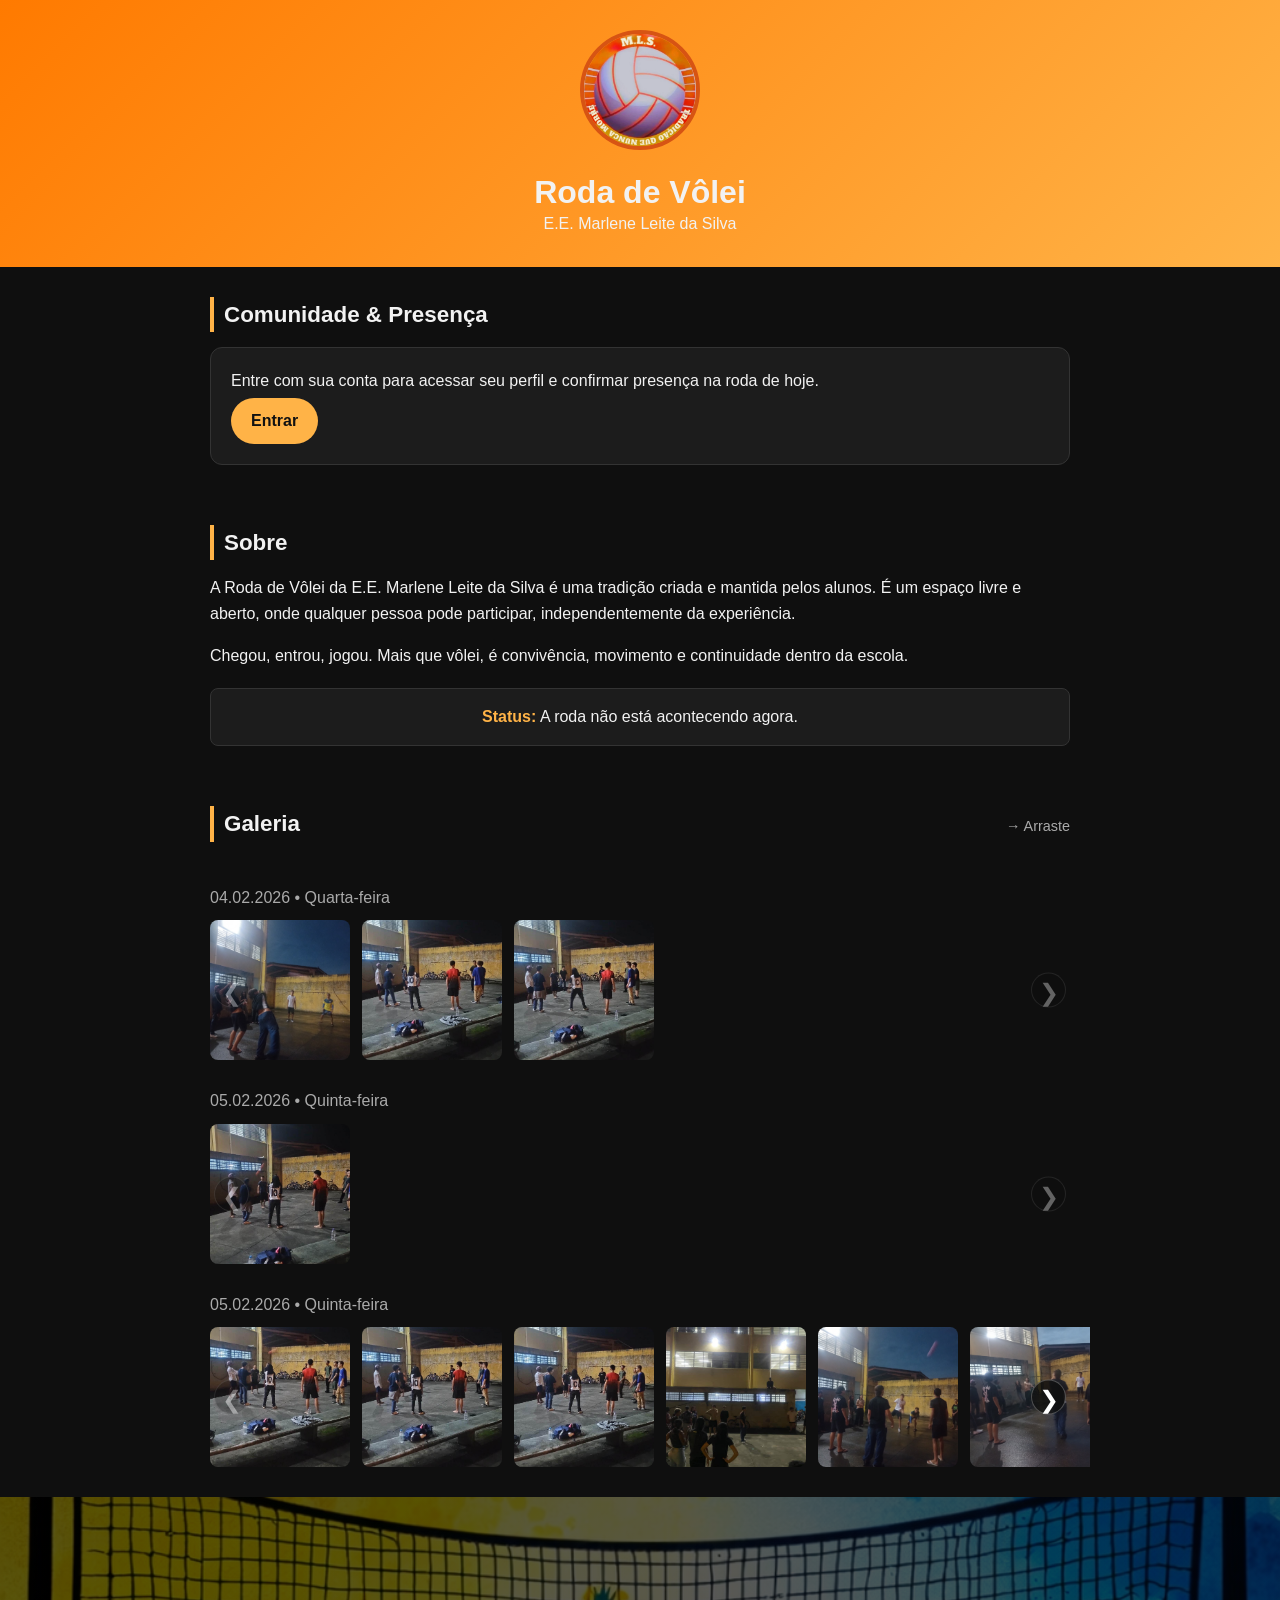
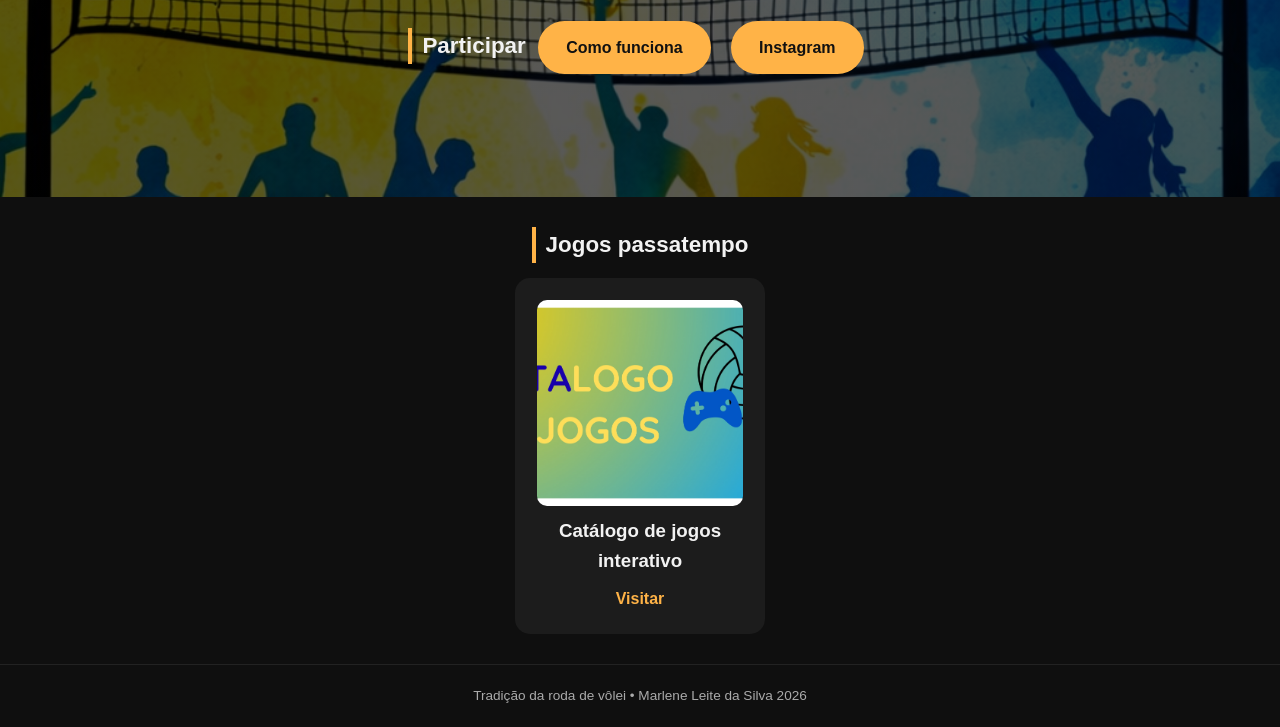
==== commit 2132c62f: "refactor(auth-ui): split login and profile into dedicated pages" ====
--- a/index.html
+++ b/index.html
@@ -13,6 +13,7 @@
   <link rel="icon" type="image/webp" href="assets/images/logo.webp">
   <link rel="stylesheet" href="style.css">
   <script defer src="script.js"></script>
+  <script type="module" src="supabase-auth.js"></script>
 </head>
 <body>
   <header class="site-header">
@@ -22,6 +23,43 @@
   </header>
 
   <main>
+
+    <section class="section account-section" id="comunidade" aria-labelledby="comunidade-title">
+      <h2 id="comunidade-title">Comunidade &amp; Presença</h2>
+
+      <!-- Visível apenas quando NÃO está autenticado -->
+      <div class="auth-box" id="authBox">
+        <p id="authHint">Entre com sua conta para acessar seu perfil e confirmar presença na roda de hoje.</p>
+        <div class="auth-actions">
+          <a class="button" id="btnGoLogin" href="login.html">Entrar</a>
+        </div>
+      </div>
+
+      <!-- Visível APENAS quando está autenticado -->
+      <div class="profile-panel" id="profilePanel" hidden>
+        <div class="profile-header">
+          <div>
+            <p class="profile-greeting">Olá, <strong id="profileNameDisplay">Participante</strong></p>
+            <p class="profile-meta" id="profileRoleDisplay"></p>
+          </div>
+          <div class="profile-actions">
+            <a class="button" href="perfil.html">Meu perfil</a>
+          </div>
+        </div>
+
+        <div class="attendance-box">
+          <h3>Presença na roda de hoje</h3>
+          <p id="attendanceSummary">Carregando status da presença...</p>
+          <div class="attendance-actions">
+            <button type="button" id="btnConfirmPresence">Confirmar presença</button>
+            <button type="button" id="btnCancelPresence" class="btn-secondary">Cancelar presença</button>
+          </div>
+        </div>
+
+        <p class="auth-feedback" id="memberFeedback" role="status" aria-live="polite"></p>
+      </div>
+    </section>
+
     <section class="section" aria-labelledby="sobre-title">
       <h2 id="sobre-title">Sobre</h2>
       <p>A Roda de Vôlei da E.E. Marlene Leite da Silva é uma tradição criada e mantida pelos alunos. É um espaço livre e aberto, onde qualquer pessoa pode participar, independentemente da experiência.</p>
--- a/style.css
+++ b/style.css
@@ -8,24 +8,13 @@
   --orange-light: #ffb347;
   --orange-dark: #d75413;
 }
+
 * {
   margin: 0;
   padding: 0;
   box-sizing: border-box;
   font-family: Arial, Helvetica, sans-serif;
 }
-
-/* :root {
-  color-scheme: dark;
-  --bg: #0f0f0f;
-  --surface: #1c1c1c;
-  --text: #f2f2f2;
-  --muted: #b3b3b3;
-  --orange: #e66800;
-  --orange-light: #ff9429;
-  --orange-dark: #b84309;
-  --header-ink: #111111;
-} */
 
 html {
   scroll-behavior: smooth;
@@ -443,4 +432,260 @@
   padding-top: 8px;
   border-top: 1px solid #2e2e2e;
   color: var(--text);
+}
+
+
+/* LOGIN  */
+
+.auth-box,
+.profile-panel {
+  background: var(--surface);
+  border: 1px solid #333;
+  border-radius: 12px;
+  padding: 20px;
+}
+
+.auth-form,
+.profile-form {
+  display: grid;
+  gap: 14px;
+  margin-top: 16px;
+  max-width: 460px;
+}
+
+.auth-form label,
+.profile-form label {
+  display: grid;
+  gap: 6px;
+  font-size: 0.95rem;
+}
+
+.auth-form input,
+.profile-form input {
+  width: 100%;
+  padding: 10px 12px;
+  border-radius: 8px;
+  border: 1px solid #444;
+  background: var(--bg);
+  color: var(--text);
+  font: inherit;
+}
+
+.auth-actions,
+.attendance-actions {
+  display: flex;
+  flex-wrap: wrap;
+  gap: 10px;
+  margin-top: 4px;
+}
+
+.auth-box button,
+.profile-panel button {
+  font: inherit;
+  font-weight: 700;
+  border: 0;
+  border-radius: 24px;
+  padding: 10px 20px;
+  cursor: pointer;
+  background: var(--orange-light);
+  color: #111;
+}
+
+.auth-box button:hover,
+.profile-panel button:hover {
+  background: #ffb86b;
+}
+
+.auth-box .btn-secondary,
+.profile-panel .btn-secondary {
+  background: #2b2b2b;
+  color: var(--text);
+  border: 1px solid #484848;
+}
+
+.auth-box .btn-secondary:hover,
+.profile-panel .btn-secondary:hover {
+  background: #383838;
+}
+
+.profile-header {
+  display: flex;
+  align-items: center;
+  justify-content: space-between;
+  gap: 12px;
+  flex-wrap: wrap;
+  padding-bottom: 14px;
+  border-bottom: 1px solid #2e2e2e;
+}
+
+.profile-meta {
+  font-size: 0.9rem;
+  color: var(--muted);
+}
+
+.attendance-box {
+  margin-top: 20px;
+  padding-top: 16px;
+  border-top: 1px solid #2e2e2e;
+}
+
+.attendance-box h3 {
+  font-size: 1.1rem;
+  margin-bottom: 6px;
+  color: var(--orange-light);
+}
+
+.auth-feedback {
+  margin-top: 12px;
+  font-size: 0.92rem;
+  color: var(--orange-light);
+}
+
+/* LOGIN & PERFIL */
+
+.profile-panel[hidden],
+.auth-box[hidden] {
+  display: none;
+}
+
+.auth-box,
+.profile-panel {
+  background: var(--surface);
+  border: 1px solid #333;
+  border-radius: 12px;
+  padding: 20px;
+}
+
+.profile-panel {
+  display: flex;
+  flex-direction: column;
+  gap: 1.25rem;
+}
+
+.auth-form,
+.profile-form {
+  display: grid;
+  gap: 14px;
+  margin-top: 4px;
+  max-width: 460px;
+}
+
+.auth-form label,
+.profile-form label {
+  display: grid;
+  gap: 6px;
+  font-size: 0.95rem;
+}
+
+.auth-form input,
+.profile-form input {
+  width: 100%;
+  padding: 10px 12px;
+  border-radius: 8px;
+  border: 1px solid #444;
+  background: var(--bg);
+  color: var(--text);
+  font: inherit;
+}
+
+.auth-actions,
+.attendance-actions,
+.profile-actions {
+  display: flex;
+  flex-wrap: wrap;
+  align-items: center;
+  gap: 10px;
+  margin-top: 4px;
+}
+
+.auth-box button,
+.auth-box a.button,
+.profile-panel button,
+.profile-panel a.button,
+.section-heading a.button {
+  display: inline-flex;
+  align-items: center;
+  justify-content: center;
+  font: inherit;
+  font-weight: 700;
+  border: 0;
+  border-radius: 24px;
+  padding: 10px 20px;
+  cursor: pointer;
+  text-decoration: none;
+  background: var(--orange-light);
+  color: #111;
+}
+
+.auth-box button:hover,
+.auth-box a.button:hover,
+.profile-panel button:hover,
+.profile-panel a.button:hover,
+.section-heading a.button:hover {
+  background: #ffb86b;
+}
+
+.auth-box .btn-secondary,
+.profile-panel .btn-secondary,
+.section-heading .btn-secondary {
+  background: #2b2b2b;
+  color: var(--text);
+  border: 1px solid #484848;
+}
+
+.auth-box .btn-secondary:hover,
+.profile-panel .btn-secondary:hover,
+.section-heading .btn-secondary:hover {
+  background: #383838;
+}
+
+.profile-header {
+  display: flex;
+  align-items: center;
+  justify-content: space-between;
+  gap: 1rem;
+  flex-wrap: wrap;
+  padding-bottom: 14px;
+  border-bottom: 1px solid #2e2e2e;
+}
+
+.profile-greeting {
+  font-size: 1.05rem;
+}
+
+.profile-meta {
+  margin-top: 4px;
+  font-size: 0.875rem;
+  color: var(--muted);
+}
+
+.attendance-box {
+  padding-top: 16px;
+  border-top: 1px solid #2e2e2e;
+}
+
+.attendance-box h3 {
+  font-size: 1.1rem;
+  margin-bottom: 6px;
+  color: var(--orange-light);
+}
+
+.auth-feedback {
+  font-size: 0.92rem;
+  color: var(--orange-light);
+}
+
+@media (max-width: 520px) {
+  .profile-header {
+    align-items: flex-start;
+  }
+
+  .profile-actions {
+    width: 100%;
+  }
+
+  .profile-actions .button,
+  .profile-actions button {
+    flex: 1 1 auto;
+  }
 }
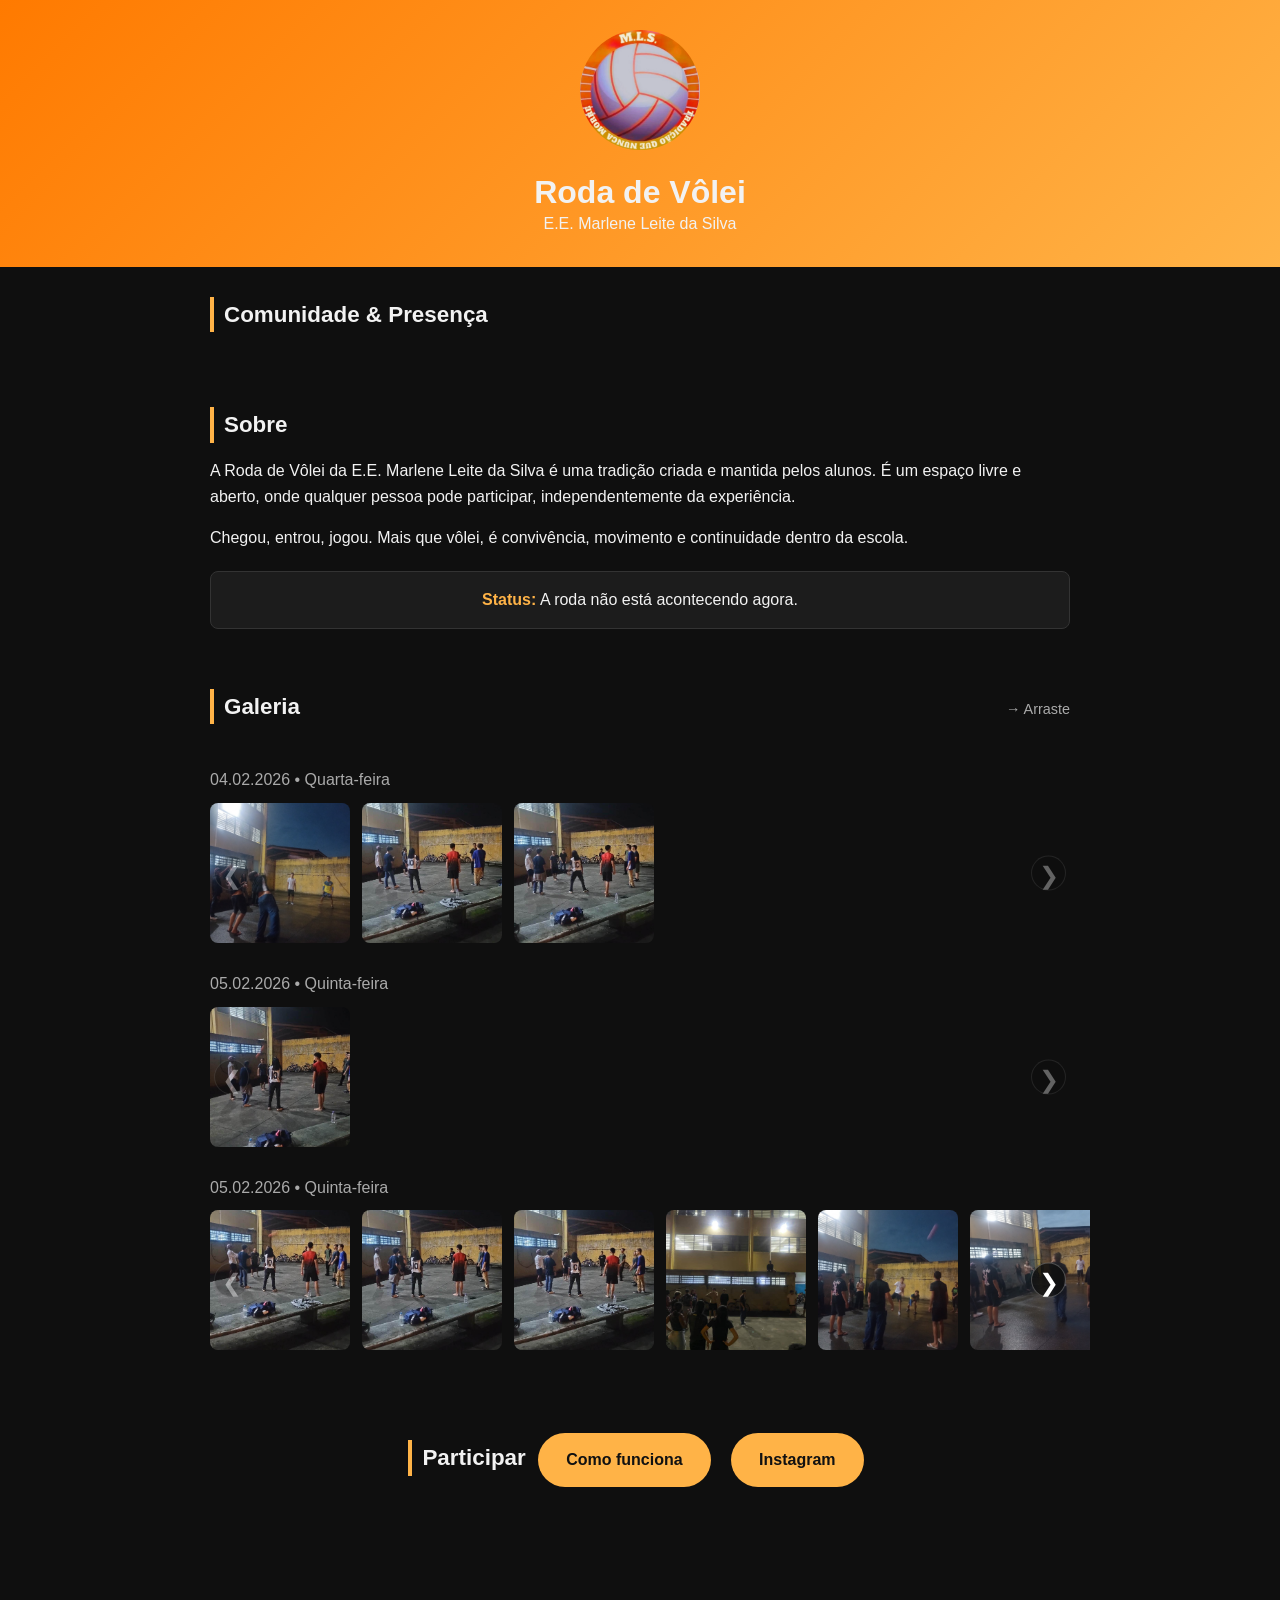
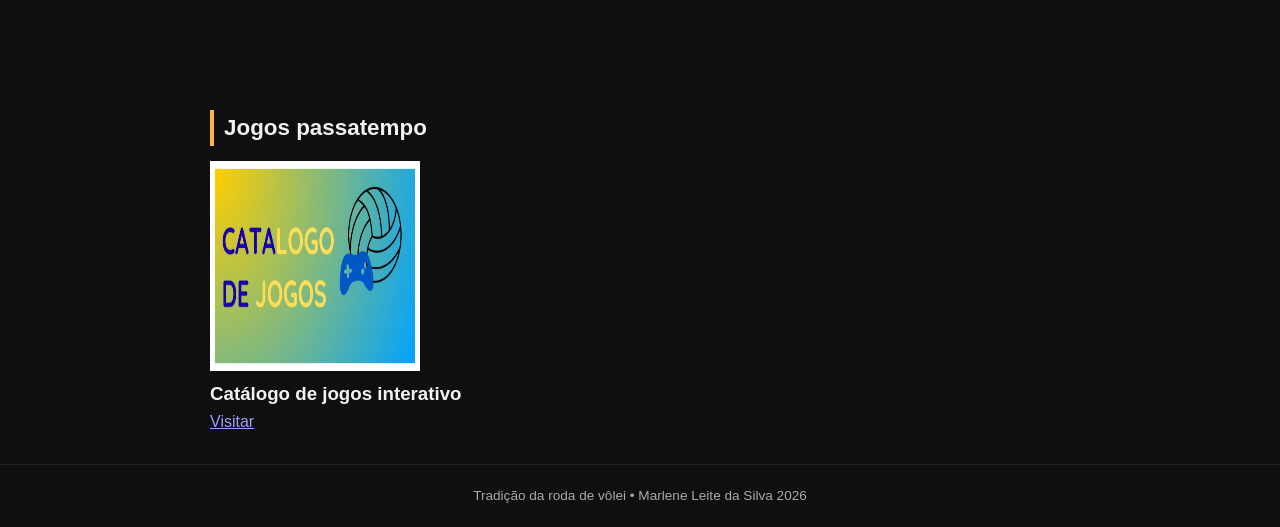
==== commit b3366c94: "fix(auth): align attendance button IDs and add profile stylesheet" ====
--- a/index.html
+++ b/index.html
@@ -24,41 +24,38 @@
 
   <main>
 
-    <section class="section account-section" id="comunidade" aria-labelledby="comunidade-title">
-      <h2 id="comunidade-title">Comunidade &amp; Presença</h2>
+    <section class="section" id="comunidade-presenca" aria-labelledby="comunidade-title">
+  <div class="section-heading">
+    <h2 id="comunidade-title">Comunidade &amp; Presença</h2>
+  </div>
 
-      <!-- Visível apenas quando NÃO está autenticado -->
-      <div class="auth-box" id="authBox">
-        <p id="authHint">Entre com sua conta para acessar seu perfil e confirmar presença na roda de hoje.</p>
-        <div class="auth-actions">
-          <a class="button" id="btnGoLogin" href="login.html">Entrar</a>
-        </div>
+  <div class="auth-box" id="authBox" hidden>
+    <p id="authHint">Entre para acompanhar e confirmar sua presença na roda de hoje.</p>
+    <div class="auth-actions">
+      <a class="button" href="login.html">Entrar</a>
+    </div>
+  </div>
+
+  <div class="profile-panel" id="profilePanel" hidden>
+    <div class="presence-bar">
+      <span class="presence-badge" id="attendanceSummary" role="status" aria-live="polite">
+        Verificando presença...
+      </span>
+
+      <div class="presence-actions">
+        <button type="button" id="btnConfirmAttendance">Confirmar presença</button>
+        <button type="button" id="btnCancelAttendance" class="btn-secondary">Cancelar presença</button>
+        <a class="button" href="perfil.html">Meu perfil</a>
       </div>
+    </div>
 
-      <!-- Visível APENAS quando está autenticado -->
-      <div class="profile-panel" id="profilePanel" hidden>
-        <div class="profile-header">
-          <div>
-            <p class="profile-greeting">Olá, <strong id="profileNameDisplay">Participante</strong></p>
-            <p class="profile-meta" id="profileRoleDisplay"></p>
-          </div>
-          <div class="profile-actions">
-            <a class="button" href="perfil.html">Meu perfil</a>
-          </div>
-        </div>
+    <p class="auth-feedback" id="memberFeedback" role="status" aria-live="polite"></p>
 
-        <div class="attendance-box">
-          <h3>Presença na roda de hoje</h3>
-          <p id="attendanceSummary">Carregando status da presença...</p>
-          <div class="attendance-actions">
-            <button type="button" id="btnConfirmPresence">Confirmar presença</button>
-            <button type="button" id="btnCancelPresence" class="btn-secondary">Cancelar presença</button>
-          </div>
-        </div>
-
-        <p class="auth-feedback" id="memberFeedback" role="status" aria-live="polite"></p>
-      </div>
-    </section>
+    <!-- Âncoras ocultas para compatibilidade com o supabase-auth.js -->
+    <span id="profileGreeting" hidden></span>
+    <span id="profileRole" hidden></span>
+  </div>
+</section>
 
     <section class="section" aria-labelledby="sobre-title">
       <h2 id="sobre-title">Sobre</h2>
--- a/style.css
+++ b/style.css
@@ -323,286 +323,130 @@
   width: 100%;
   min-height: 300px;
   display: grid;
-  place-items: center;
-  background:
-    linear-gradient(rgba(0, 0, 0, 0.65), rgba(0, 0, 0, 0.65)),
-    url("assets/images/bg-participar.webp");
-  background-size: cover;
-  background-position: center;
-}
-
-/* Catálogo de jogos */
-.games-section {
-  text-align: center;
-}
-
-.section-title {
-  display: inline-block;
-}
-
-.box {
-  display: flex;
-  justify-content: center;
-  gap: 30px;
-  flex-wrap: wrap;
-}
-
-.card {
-  background: var(--surface);
-  padding: 20px;
-  border-radius: 15px;
-  width: min(250px, 100%);
-  transition: transform 0.3s, border-color 0.3s;
-  border: 2px solid transparent;
-}
-
-.card:hover {
-  transform: translateY(-8px);
-  border-color: var(--orange-light);
-}
-
-.card img {
-  display: block;
-  width: 100%;
-  height: auto;
-  aspect-ratio: 1;
-  object-fit: cover;
-  border-radius: 10px;
-  margin-bottom: 10px;
-}
-
-.card h3 {
-  margin: 10px 0;
-}
-
-.card a {
-  text-decoration: none;
-  color: var(--orange-light);
-  font-weight: 700;
-}
-
-.card a:hover {
-  text-decoration: underline;
-}
-
-.logo-border {
-  border: 4px solid var(--orange-dark);
-}
-
-@media (max-width: 600px) {
-  .section,
-  .games-section {
-    padding-inline: 16px;
-  }
-
-  .galeria-wrapper {
-    margin-inline: -16px;
-    padding-inline: 16px;
-  }
-
-  .section-heading {
-    align-items: flex-start;
-    flex-direction: column;
-    gap: 0;
-  }
-
-  .scroll-indicator {
-    margin-bottom: 5px;
-  }
-
-  .bg-box {
-    min-height: 260px;
-  }
-}
-
-@media (prefers-reduced-motion: reduce) {
-  html,
-  .galeria-wrapper {
-    scroll-behavior: auto;
-  }
-
-  .galeria-item,
-  .card {
-    transition: none;
-  }
-}
-
-.aviso p + p {
-  margin-top: 8px;
-  padding-top: 8px;
-  border-top: 1px solid #2e2e2e;
-  color: var(--text);
-}
-
-
-/* LOGIN  */
-
-.auth-box,
-.profile-panel {
+}
+
+/* Comunidade & Presença na Home */
+#comunidade-presenca .auth-box[hidden],
+#comunidade-presenca .profile-panel[hidden] {
+  display: none;
+}
+
+#comunidade-presenca .auth-box,
+#comunidade-presenca .profile-panel {
   background: var(--surface);
   border: 1px solid #333;
   border-radius: 12px;
   padding: 20px;
 }
 
-.auth-form,
-.profile-form {
-  display: grid;
-  gap: 14px;
-  margin-top: 16px;
-  max-width: 460px;
-}
-
-.auth-form label,
-.profile-form label {
-  display: grid;
-  gap: 6px;
-  font-size: 0.95rem;
-}
-
-.auth-form input,
-.profile-form input {
-  width: 100%;
-  padding: 10px 12px;
-  border-radius: 8px;
-  border: 1px solid #444;
-  background: var(--bg);
-  color: var(--text);
-  font: inherit;
-}
-
-.auth-actions,
-.attendance-actions {
-  display: flex;
+#comunidade-presenca .auth-actions {
+  margin-top: 12px;
+}
+
+.presence-bar {
+  display: flex;
+  align-items: center;
+  justify-content: space-between;
+  gap: 12px;
   flex-wrap: wrap;
+}
+
+.presence-badge {
+  display: inline-flex;
+  align-items: center;
+  padding: 7px 14px;
+  border-radius: 999px;
+  font-size: 0.92rem;
+  font-weight: 700;
+  background: rgba(255, 179, 71, 0.14);
+  color: var(--orange-light);
+  border: 1px solid rgba(255, 179, 71, 0.35);
+}
+
+.presence-actions {
+  display: flex;
+  align-items: center;
   gap: 10px;
-  margin-top: 4px;
-}
-
-.auth-box button,
-.profile-panel button {
-  font: inherit;
-  font-weight: 700;
+  flex-wrap: wrap;
+}
+
+#comunidade-presenca a.button {
+  display: inline-flex;
+  align-items: center;
+  justify-content: center;
+  background: var(--orange-light);
+  color: #111;
   border: 0;
   border-radius: 24px;
   padding: 10px 20px;
-  cursor: pointer;
-  background: var(--orange-light);
-  color: #111;
-}
-
-.auth-box button:hover,
-.profile-panel button:hover {
+  font-weight: 700;
+  text-decoration: none;
+  cursor: pointer;
+  transition: background-color 0.2s ease;
+}
+
+#comunidade-presenca a.button:hover {
   background: #ffb86b;
 }
 
-.auth-box .btn-secondary,
-.profile-panel .btn-secondary {
-  background: #2b2b2b;
-  color: var(--text);
-  border: 1px solid #484848;
-}
-
-.auth-box .btn-secondary:hover,
-.profile-panel .btn-secondary:hover {
-  background: #383838;
-}
-
-.profile-header {
-  display: flex;
-  align-items: center;
-  justify-content: space-between;
-  gap: 12px;
-  flex-wrap: wrap;
-  padding-bottom: 14px;
-  border-bottom: 1px solid #2e2e2e;
-}
-
-.profile-meta {
-  font-size: 0.9rem;
-  color: var(--muted);
-}
-
-.attendance-box {
-  margin-top: 20px;
-  padding-top: 16px;
-  border-top: 1px solid #2e2e2e;
-}
-
-.attendance-box h3 {
-  font-size: 1.1rem;
-  margin-bottom: 6px;
-  color: var(--orange-light);
-}
-
-.auth-feedback {
-  margin-top: 12px;
-  font-size: 0.92rem;
-  color: var(--orange-light);
-}
-
-/* LOGIN & PERFIL */
-
-.profile-panel[hidden],
-.auth-box[hidden] {
+@media (max-width: 520px) {
+  .presence-bar {
+    flex-direction: column;
+    align-items: stretch;
+  }
+
+  .presence-actions a.button {
+    width: 100%;
+  }
+}
+
+/* Comunidade & Presença na Home */
+#comunidade-presenca .auth-box[hidden],
+#comunidade-presenca .profile-panel[hidden] {
   display: none;
 }
 
-.auth-box,
-.profile-panel {
+#comunidade-presenca .auth-box,
+#comunidade-presenca .profile-panel {
   background: var(--surface);
   border: 1px solid #333;
   border-radius: 12px;
   padding: 20px;
 }
 
-.profile-panel {
-  display: flex;
-  flex-direction: column;
-  gap: 1.25rem;
-}
-
-.auth-form,
-.profile-form {
-  display: grid;
-  gap: 14px;
-  margin-top: 4px;
-  max-width: 460px;
-}
-
-.auth-form label,
-.profile-form label {
-  display: grid;
-  gap: 6px;
-  font-size: 0.95rem;
-}
-
-.auth-form input,
-.profile-form input {
-  width: 100%;
-  padding: 10px 12px;
-  border-radius: 8px;
-  border: 1px solid #444;
-  background: var(--bg);
-  color: var(--text);
-  font: inherit;
-}
-
-.auth-actions,
-.attendance-actions,
-.profile-actions {
-  display: flex;
+#comunidade-presenca .auth-actions {
+  margin-top: 12px;
+}
+
+.presence-bar {
+  display: flex;
+  align-items: center;
+  justify-content: space-between;
+  gap: 12px;
   flex-wrap: wrap;
+}
+
+.presence-badge {
+  display: inline-flex;
+  align-items: center;
+  padding: 7px 14px;
+  border-radius: 999px;
+  font-size: 0.92rem;
+  font-weight: 700;
+  background: rgba(255, 179, 71, 0.14);
+  color: var(--orange-light);
+  border: 1px solid rgba(255, 179, 71, 0.35);
+}
+
+.presence-actions {
+  display: flex;
   align-items: center;
   gap: 10px;
-  margin-top: 4px;
-}
-
-.auth-box button,
-.auth-box a.button,
-.profile-panel button,
-.profile-panel a.button,
-.section-heading a.button {
+  flex-wrap: wrap;
+}
+
+#comunidade-presenca button,
+#comunidade-presenca a.button {
   display: inline-flex;
   align-items: center;
   justify-content: center;
@@ -615,77 +459,52 @@
   text-decoration: none;
   background: var(--orange-light);
   color: #111;
-}
-
-.auth-box button:hover,
-.auth-box a.button:hover,
-.profile-panel button:hover,
-.profile-panel a.button:hover,
-.section-heading a.button:hover {
+  transition: background-color 0.2s ease, opacity 0.2s ease;
+}
+
+#comunidade-presenca button:hover:not(:disabled),
+#comunidade-presenca a.button:hover {
   background: #ffb86b;
 }
 
-.auth-box .btn-secondary,
-.profile-panel .btn-secondary,
-.section-heading .btn-secondary {
+#comunidade-presenca button:disabled {
+  opacity: 0.55;
+  cursor: not-allowed;
+}
+
+#comunidade-presenca .btn-secondary {
   background: #2b2b2b;
   color: var(--text);
   border: 1px solid #484848;
 }
 
-.auth-box .btn-secondary:hover,
-.profile-panel .btn-secondary:hover,
-.section-heading .btn-secondary:hover {
+#comunidade-presenca .btn-secondary:hover:not(:disabled) {
   background: #383838;
 }
 
-.profile-header {
-  display: flex;
-  align-items: center;
-  justify-content: space-between;
-  gap: 1rem;
-  flex-wrap: wrap;
-  padding-bottom: 14px;
-  border-bottom: 1px solid #2e2e2e;
-}
-
-.profile-greeting {
-  font-size: 1.05rem;
-}
-
-.profile-meta {
-  margin-top: 4px;
-  font-size: 0.875rem;
-  color: var(--muted);
-}
-
-.attendance-box {
-  padding-top: 16px;
-  border-top: 1px solid #2e2e2e;
-}
-
-.attendance-box h3 {
-  font-size: 1.1rem;
-  margin-bottom: 6px;
-  color: var(--orange-light);
-}
-
-.auth-feedback {
+#comunidade-presenca .auth-feedback {
+  margin-top: 12px;
   font-size: 0.92rem;
   color: var(--orange-light);
 }
 
-@media (max-width: 520px) {
-  .profile-header {
-    align-items: flex-start;
+#comunidade-presenca .auth-feedback:empty {
+  display: none;
+}
+
+@media (max-width: 600px) {
+  .presence-bar {
+    flex-direction: column;
+    align-items: stretch;
   }
 
-  .profile-actions {
+  .presence-actions {
+    flex-direction: column;
+    align-items: stretch;
+  }
+
+  .presence-actions button,
+  .presence-actions a.button {
     width: 100%;
   }
-
-  .profile-actions .button,
-  .profile-actions button {
-    flex: 1 1 auto;
-  }
 }
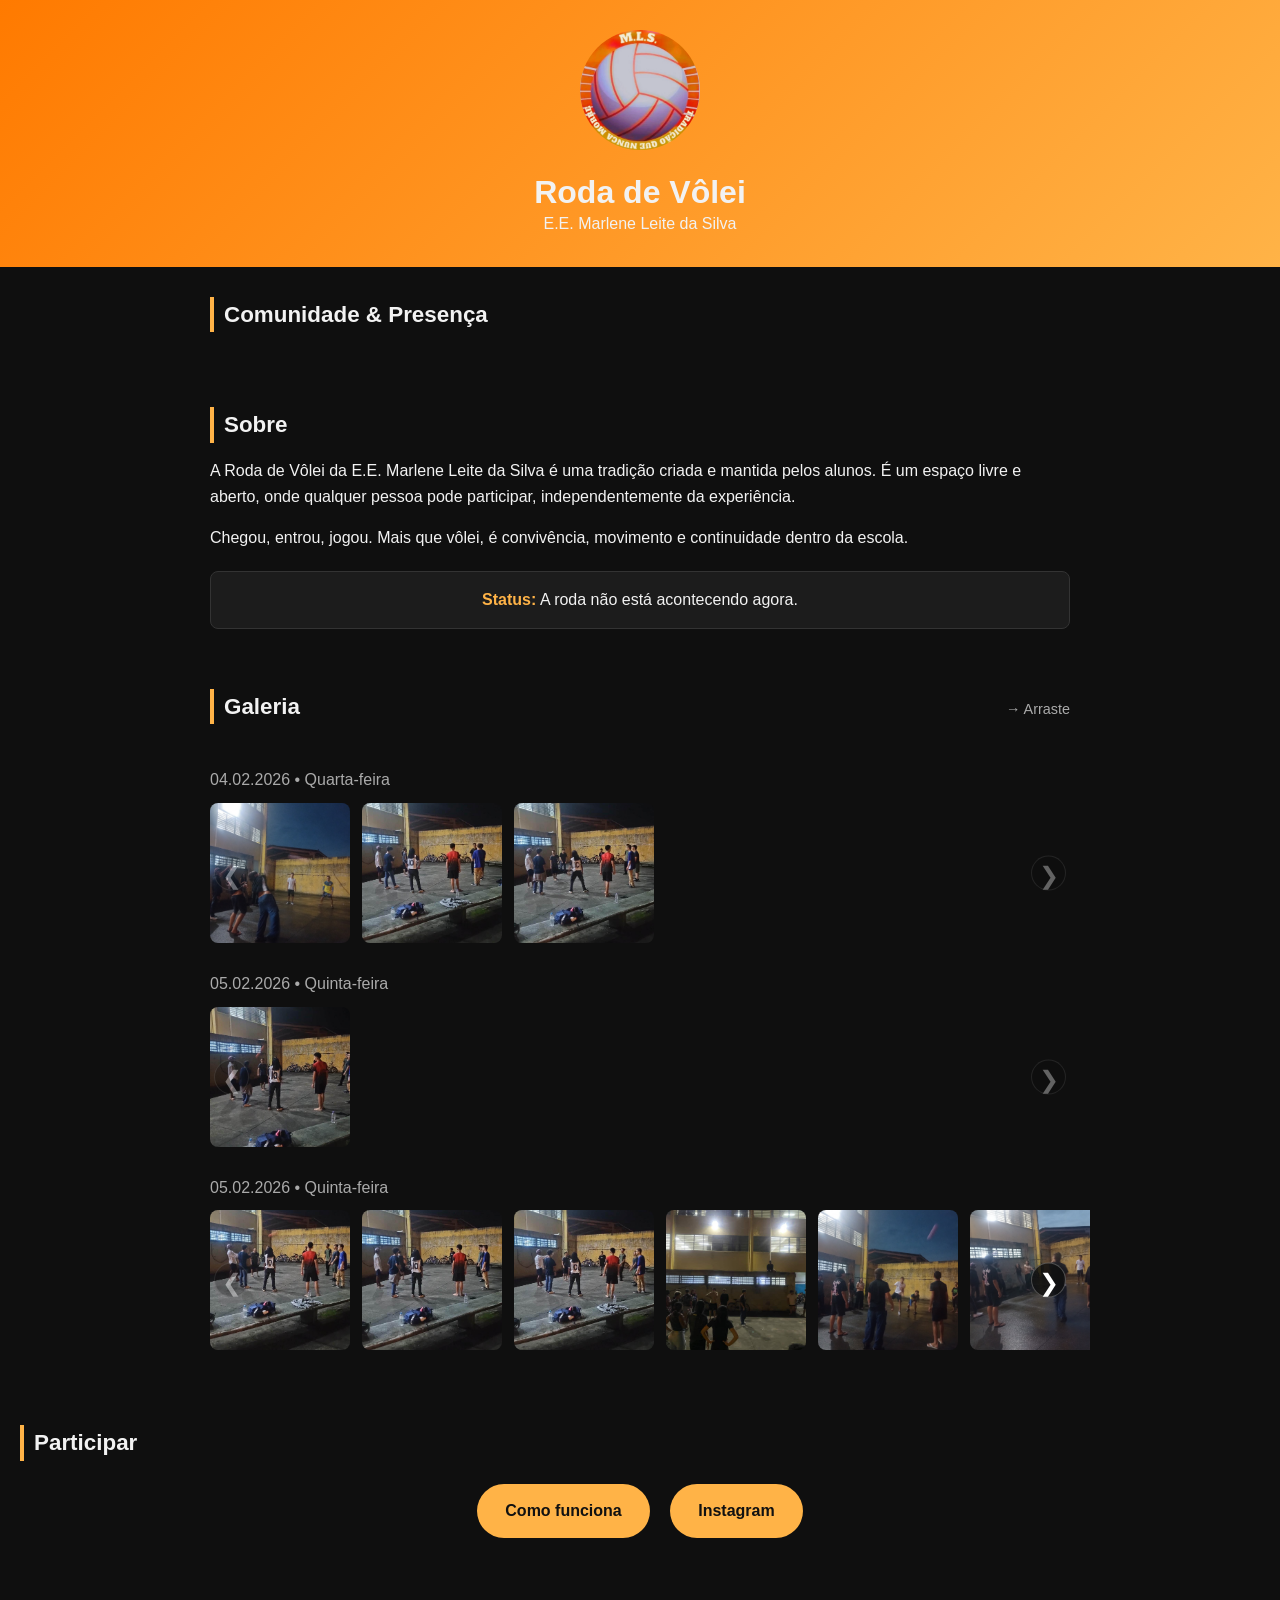
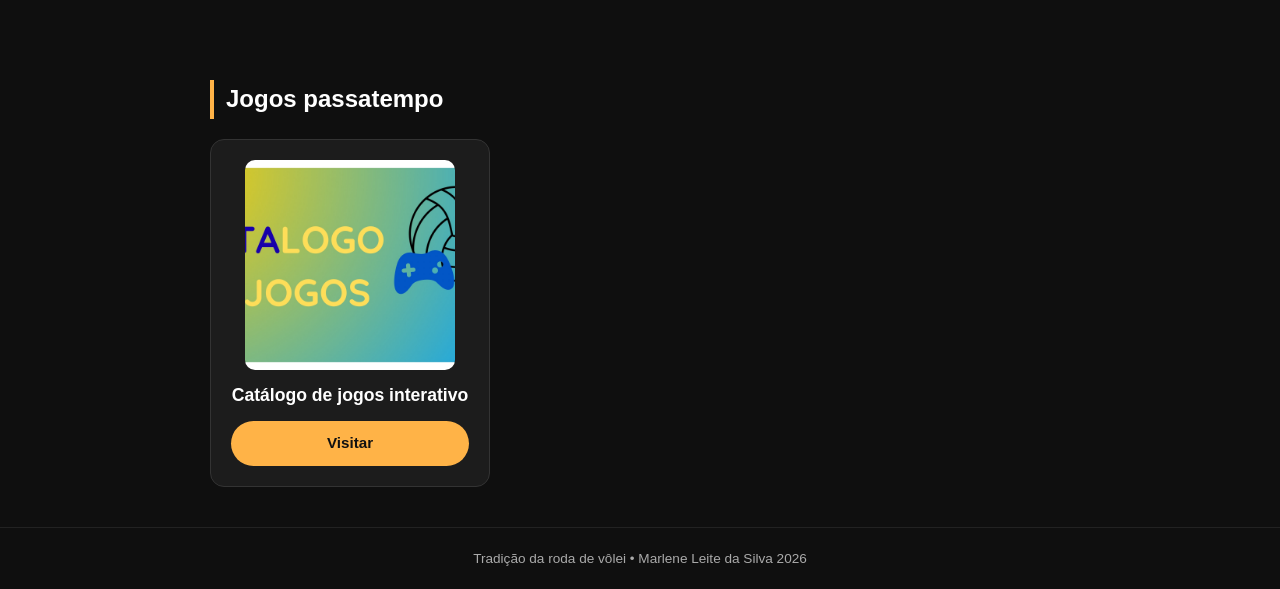
==== commit c069c1cf: "fix(home): Ajustar layout de como participar e catálogo de jogos passa tempo" ====
--- a/index.html
+++ b/index.html
@@ -11,7 +11,7 @@
   <meta property="og:image" content="assets/images/logo.webp">
   <title>Roda de Vôlei – Marlene Leite da Silva</title>
   <link rel="icon" type="image/webp" href="assets/images/logo.webp">
-  <link rel="stylesheet" href="style.css">
+  <link rel="stylesheet" href="./styles/style.css">
   <script defer src="script.js"></script>
   <script type="module" src="supabase-auth.js"></script>
 </head>
@@ -133,8 +133,8 @@
     </section>
 
     <section class="games-section" aria-labelledby="jogos-title">
-      <h2 id="jogos-title" class="section-title">Jogos passatempo</h2>
       <div class="box">
+        <h2 id="jogos-title" class="section-title">Jogos passatempo</h2>
         <article class="card">
           <img src="assets/images/jogos-catalogo.webp" alt="Catálogo de jogos interativos" loading="lazy" width="210" height="210">
           <h3>Catálogo de jogos interativo</h3>
--- a/styles/style.css
+++ b/styles/style.css
@@ -0,0 +1,590 @@
+:root {
+  color-scheme: dark;
+  --bg: #0f0f0f;
+  --surface: #1c1c1c;
+  --text: #f2f2f2;
+  --muted: #aaa;
+  --orange: #ff7a00;
+  --orange-light: #ffb347;
+  --orange-dark: #d75413;
+}
+
+* {
+  margin: 0;
+  padding: 0;
+  box-sizing: border-box;
+  font-family: Arial, Helvetica, sans-serif;
+}
+
+html {
+  scroll-behavior: smooth;
+  scroll-padding-top: 80px;
+}
+
+body {
+  min-width: 320px;
+  background: var(--bg);
+  color: var(--text);
+  line-height: 1.6;
+}
+
+body.lightbox-open {
+  overflow: hidden;
+}
+
+.site-header {
+  background: linear-gradient(135deg, var(--orange), var(--orange-light));
+  color: var(--header-ink);
+  padding: 30px 20px;
+  text-align: center;
+}
+
+.site-header img {
+  width: 120px;
+  height: 120px;
+  border-radius: 50%;
+  object-fit: cover;
+  margin-bottom: 15px;
+}
+
+.site-header h1 {
+  line-height: 1.2;
+}
+
+.section {
+  width: min(100%, 900px);
+  margin-inline: auto;
+  padding: 30px 20px;
+}
+
+.section p + p {
+  margin-top: 1rem;
+}
+
+h2 {
+  margin-bottom: 15px;
+  font-size: 1.4rem;
+  border-left: 4px solid var(--orange-light);
+  padding-left: 10px;
+}
+
+.aviso {
+  background: var(--surface);
+  border: 1px solid #333;
+  padding: 15px;
+  border-radius: 8px;
+  text-align: center;
+  margin-top: 20px;
+}
+
+.aviso strong {
+  color: var(--orange-light);
+}
+
+.section-heading {
+  display: flex;
+  align-items: baseline;
+  justify-content: space-between;
+  gap: 1rem;
+}
+
+/* GALERIA  */
+
+.scroll-indicator {
+  font-size: 0.9rem;
+  color: var(--muted);
+  white-space: nowrap;
+}
+
+.galeria-bloco {
+  margin-top: 28px;
+}
+
+.gallery-date {
+  margin-bottom: 10px;
+  color: var(--muted);
+}
+
+.galeria-stage {
+  position: relative;
+}
+
+.galeria-wrapper {
+  overflow-x: auto;
+  margin-inline: -20px;
+  padding-inline: 20px;
+  scroll-behavior: smooth;
+  scrollbar-width: none;
+  outline: none;
+}
+
+.galeria-wrapper:focus-visible {
+  box-shadow: 0 0 0 3px var(--orange-light);
+  border-radius: 8px;
+}
+
+.galeria-wrapper::-webkit-scrollbar {
+  display: none;
+}
+
+.galeria {
+  display: flex;
+  gap: 12px;
+  width: max-content;
+}
+
+.galeria-item {
+  flex: 0 0 140px;
+  width: 140px;
+  height: 140px;
+  border-radius: 8px;
+  overflow: hidden;
+  cursor: pointer;
+  transition: transform 0.3s;
+  margin: 0;
+}
+
+.galeria-item:hover {
+  transform: scale(1.05);
+}
+
+.galeria-item img {
+  display: block;
+  width: 100%;
+  height: 100%;
+  object-fit: cover;
+}
+
+.nav-buttons {
+  position: absolute;
+  inset-inline: 0;
+  top: 50%;
+  transform: translateY(-50%);
+  display: flex;
+  justify-content: space-between;
+  pointer-events: none;
+  padding-inline: 4px;
+}
+
+.nav-buttons button {
+  pointer-events: all;
+  background: rgba(15, 15, 15, 0.78);
+  border: 1px solid rgba(255, 255, 255, 0.25);
+  color: #fff;
+  font-size: 1.5rem;
+  width: 35px;
+  height: 35px;
+  border-radius: 50%;
+  cursor: pointer;
+}
+
+.nav-buttons button:hover,
+.nav-buttons button:focus-visible {
+  background: var(--orange-dark);
+}
+
+.nav-buttons button:disabled {
+  opacity: 0.35;
+  cursor: not-allowed;
+}
+
+button,
+a.button {
+  font: inherit;
+}
+
+button:focus-visible,
+a:focus-visible {
+  outline: 3px solid var(--orange-light);
+  outline-offset: 3px;
+}
+
+/* Modal Como funciona */
+.info-dialog {
+  margin: auto;
+  background: var(--surface);
+  color: var(--text);
+  border: 1px solid #3a3a3a;
+  border-radius: 14px;
+  padding: 24px 28px;
+  max-width: min(420px, 90vw);
+  text-align: center;
+}
+
+.info-dialog::backdrop {
+  background: rgba(0, 0, 0, 0.75);
+}
+
+.info-dialog h2 {
+  border-left: 0;
+  padding-left: 0;
+  color: var(--orange-light);
+}
+
+.info-dialog p + p {
+  margin-top: 8px;
+}
+
+.info-dialog button {
+  margin-top: 18px;
+  background: var(--orange-light);
+  color: #111;
+  border: 0;
+  border-radius: 24px;
+  padding: 10px 24px;
+  font-weight: 700;
+  cursor: pointer;
+}
+
+/* Lightbox */
+.lightbox[hidden] {
+  display: none;
+}
+
+.lightbox {
+  position: fixed;
+  inset: 0;
+  background: rgba(0, 0, 0, 0.92);
+  display: flex;
+  flex-direction: column;
+  justify-content: center;
+  align-items: center;
+  gap: 12px;
+  padding: 60px 20px 30px;
+  z-index: 1000;
+}
+
+.lightbox img {
+  max-width: min(90vw, 1100px);
+  max-height: 78vh;
+  width: auto;
+  height: auto;
+  object-fit: contain;
+}
+
+.lightbox .close {
+  position: absolute;
+  top: 18px;
+  right: 24px;
+  width: 44px;
+  height: 44px;
+  border: 0;
+  border-radius: 50%;
+  background: rgba(255, 255, 255, 0.14);
+  color: #fff;
+  font-size: 2rem;
+  cursor: pointer;
+}
+
+.caption {
+  color: #fff;
+  text-align: center;
+  max-width: 80ch;
+}
+
+.cta {
+  text-align: center;
+  padding: 45px 20px;
+}
+
+.cta h2 {
+  display: flex;
+  margin-left: 0;
+  border-left-color: var(--orange-light);
+}
+
+.cta button,
+.cta .button {
+  display: inline-block;
+  background: var(--orange-light);
+  color: #111;
+  border: none;
+  padding: 14px 28px;
+  border-radius: 30px;
+  cursor: pointer;
+  margin: 8px;
+  text-decoration: none;
+  font-weight: 700;
+}
+
+.cta button:hover,
+.cta .button:hover {
+  background: #ffb86b;
+}
+
+/* Seção Jogos Passatempo */
+.games-section {
+  width: 100%;
+  max-width: 900px;
+  margin: 0 auto 40px;
+  padding: 0 20px;
+}
+
+.games-section .box {
+  display: flex;
+  flex-direction: column;
+  gap: 20px;
+}
+
+/* Título com a barra lateral laranja padrão das seções */
+.games-section .section-title {
+  font-size: 1.5rem;
+  color: #fff;
+  border-left: 4px solid var(--orange-light, #ffb347);
+  padding-left: 12px;
+  margin: 0;
+}
+
+/* Card do jogo */
+.games-section .card {
+  background: var(--surface, #1a1a1a);
+  border: 1px solid #333;
+  border-radius: 14px;
+  padding: 20px;
+  max-width: 280px;
+  display: flex;
+  flex-direction: column;
+  align-items: center;
+  text-align: center;
+  gap: 14px;
+  transition: transform 0.2s ease, border-color 0.2s ease;
+}
+
+.games-section .card:hover {
+  transform: translateY(-4px);
+  border-color: var(--orange-light, #ffb347);
+}
+
+/* Imagem do card */
+.games-section .card img {
+  width: 100%;
+  max-width: 210px;
+  height: auto;
+  aspect-ratio: 1 / 1;
+  object-fit: cover;
+  border-radius: 10px;
+  display: block;
+}
+
+/* Título do card */
+.games-section .card h3 {
+  font-size: 1.1rem;
+  color: #fff;
+  margin: 0;
+  line-height: 1.35;
+}
+
+/* Botão "Visitar" estilizado */
+.games-section .card a {
+  display: inline-flex;
+  align-items: center;
+  justify-content: center;
+  width: 100%;
+  background: var(--orange-light, #ffb347);
+  color: #111;
+  font-weight: 700;
+  font-size: 0.95rem;
+  text-decoration: none;
+  padding: 10px 20px;
+  border-radius: 24px;
+  transition: background-color 0.2s ease, transform 0.15s ease;
+}
+
+.games-section .card a:hover {
+  background: #ffc26b;
+}
+
+/* Responsividade para telas muito pequenas */
+@media (max-width: 480px) {
+  .games-section .card {
+    max-width: 100%;
+  }
+}
+
+footer {
+  text-align: center;
+  padding: 20px;
+  font-size: 0.85rem;
+  color: var(--muted);
+  border-top: 1px solid #222;
+}
+
+/* Imagem de fundo da área de participação */
+.bg-box {
+  width: 100%;
+  min-height: 300px;
+  display: grid;
+}
+
+/* Comunidade & Presença na Home */
+#comunidade-presenca .auth-box[hidden],
+#comunidade-presenca .profile-panel[hidden] {
+  display: none;
+}
+
+#comunidade-presenca .auth-box,
+#comunidade-presenca .profile-panel {
+  background: var(--surface);
+  border: 1px solid #333;
+  border-radius: 12px;
+  padding: 20px;
+}
+
+#comunidade-presenca .auth-actions {
+  margin-top: 12px;
+}
+
+.presence-bar {
+  display: flex;
+  align-items: center;
+  justify-content: space-between;
+  gap: 12px;
+  flex-wrap: wrap;
+}
+
+.presence-badge {
+  display: inline-flex;
+  align-items: center;
+  padding: 7px 14px;
+  border-radius: 0 99px 99px 0;
+  font-size: 0.92rem;
+  font-weight: 700;
+  color: var(--orange-light);
+  border-left: 4px solid var(--orange-light, #ffb347);
+  padding-left: 12px;
+  margin: 0;
+}
+
+.presence-actions {
+  display: flex;
+  align-items: center;
+  gap: 10px;
+  flex-wrap: wrap;
+}
+
+#comunidade-presenca a.button {
+  display: inline-flex;
+  align-items: center;
+  justify-content: center;
+  background: var(--orange-light);
+  color: #111;
+  border: 0;
+  border-radius: 24px;
+  padding: 10px 20px;
+  font-weight: 700;
+  text-decoration: none;
+  cursor: pointer;
+  transition: background-color 0.2s ease;
+}
+
+#comunidade-presenca a.button:hover {
+  background: #ffb86b;
+}
+
+@media (max-width: 520px) {
+  .presence-bar {
+    flex-direction: column;
+    align-items: stretch;
+  }
+
+  .presence-actions a.button {
+    width: 100%;
+  }
+}
+
+/* Comunidade & Presença na Home */
+#comunidade-presenca .auth-box[hidden],
+#comunidade-presenca .profile-panel[hidden] {
+  display: none;
+}
+
+#comunidade-presenca .auth-box,
+#comunidade-presenca .profile-panel {
+  background: var(--surface);
+  border: 1px solid #333;
+  border-radius: 12px;
+  padding: 20px;
+}
+
+#comunidade-presenca .auth-actions {
+  margin-top: 12px;
+}
+
+.presence-bar {
+  display: flex;
+  align-items: center;
+  justify-content: space-between;
+  gap: 12px;
+  flex-wrap: wrap;
+}
+
+.presence-actions {
+  display: flex;
+  align-items: center;
+  gap: 10px;
+  flex-wrap: wrap;
+}
+
+#comunidade-presenca button,
+#comunidade-presenca a.button {
+  display: inline-flex;
+  align-items: center;
+  justify-content: center;
+  font: inherit;
+  font-weight: 700;
+  border: 0;
+  border-radius: 24px;
+  padding: 10px 20px;
+  cursor: pointer;
+  text-decoration: none;
+  background: var(--orange-light);
+  color: #111;
+  transition: background-color 0.2s ease, opacity 0.2s ease;
+}
+
+#comunidade-presenca button:hover:not(:disabled),
+#comunidade-presenca a.button:hover {
+  background: #ffb86b;
+}
+
+#comunidade-presenca button:disabled {
+  opacity: 0.55;
+  cursor: not-allowed;
+}
+
+#comunidade-presenca .btn-secondary {
+  background: #2b2b2b;
+  color: var(--text);
+  border: 1px solid #484848;
+}
+
+#comunidade-presenca .btn-secondary:hover:not(:disabled) {
+  background: #383838;
+}
+
+#comunidade-presenca .auth-feedback {
+  margin-top: 12px;
+  font-size: 0.92rem;
+  color: var(--orange-light);
+}
+
+#comunidade-presenca .auth-feedback:empty {
+  display: none;
+}
+
+@media (max-width: 600px) {
+  .presence-bar {
+    flex-direction: column;
+    align-items: stretch;
+  }
+
+  .presence-actions {
+    flex-direction: column;
+    align-items: stretch;
+  }
+
+  .presence-actions button,
+  .presence-actions a.button {
+    width: 100%;
+  }
+}
